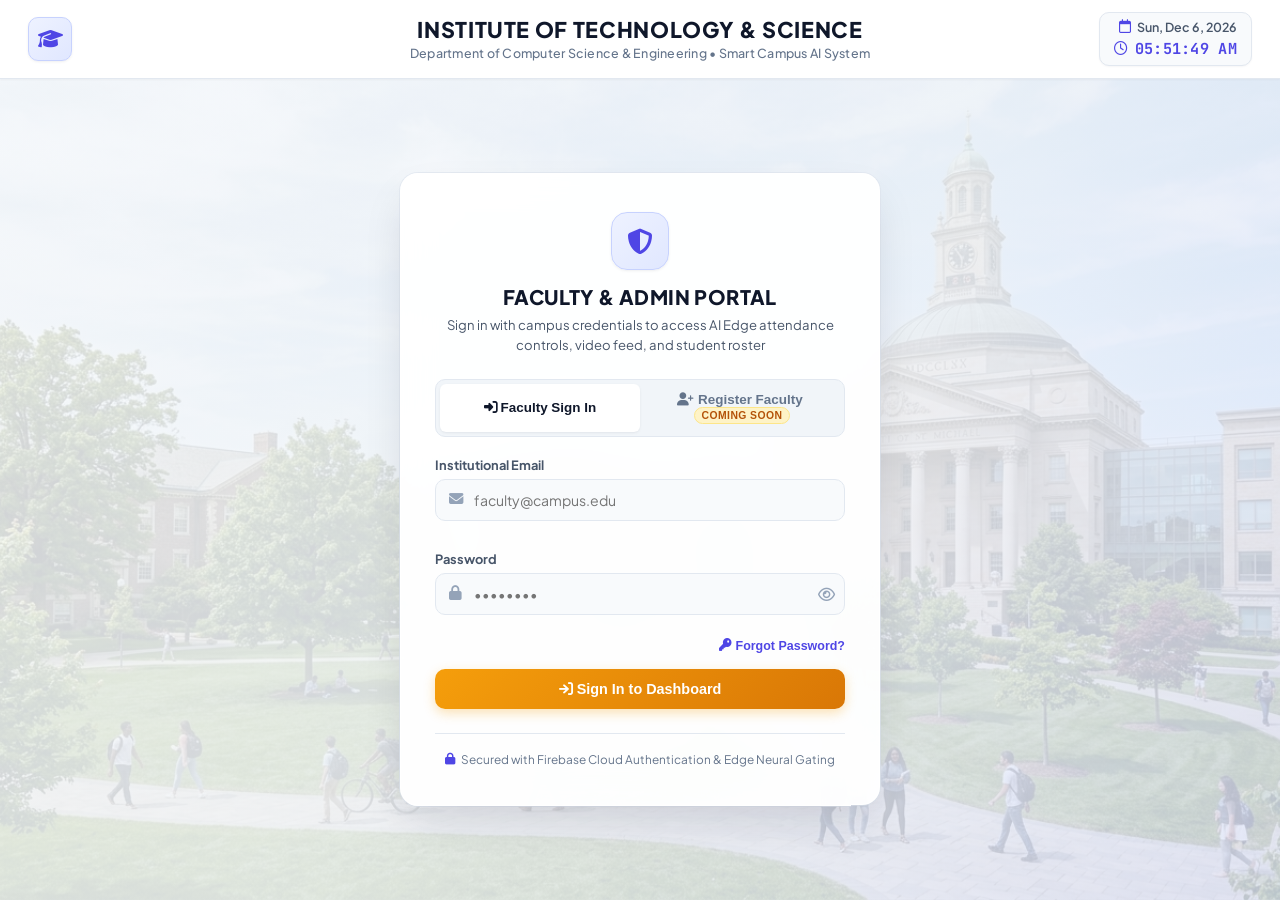
==== index.html @ 226c61e5 "feat: add initial attendance system structure with frontend UI, backend routes, and database models" ====
<!DOCTYPE html>
<html lang="en">
<head>
    <meta charset="UTF-8">
    <meta name="viewport" content="width=device-width, initial-scale=1.0, maximum-scale=1.0, user-scalable=no">
    <title>AI Edge Attendance System - Raspberry Pi 5</title>
    <!-- Tab Favicon -->
    <link rel="icon" type="image/svg+xml" href="data:image/svg+xml,<svg xmlns='http://www.w3.org/2000/svg' viewBox='0 0 24 24' fill='%234f46e5'><path d='M12 3L1 9l4 2.18v6L12 21l7-3.82v-6l2-1.09V17h2V9L12 3zm6.82 6L12 12.72 5.18 9 12 5.28 18.82 9zM17 15.99l-5 2.73-5-2.73v-3.72L12 15l5-2.73v3.72z'/></svg>">
    <!-- Font Awesome 6 Icons -->
    <link rel="stylesheet" href="https://cdnjs.cloudflare.com/ajax/libs/font-awesome/6.5.1/css/all.min.css">
    <!-- Stylesheet -->
    <link rel="stylesheet" href="./css/style.css">
    <!-- Chart.js for analytics -->
    <script src="https://cdn.jsdelivr.net/npm/chart.js"></script>
</head>
<body>
    <div class="app-container">
        <!-- Top Institutional Navigation Bar -->
        <header class="top-nav">
            <div class="top-nav-left">
                <div class="college-crest" title="Institutional AI Portal">
                    <i class="fa-solid fa-graduation-cap"></i>
                </div>
            </div>
            <div class="top-nav-center">
                <h1 class="college-title">INSTITUTE OF TECHNOLOGY & SCIENCE</h1>
                <p class="college-subtitle">Department of Computer Science & Engineering • Smart Campus AI System</p>
            </div>
            <div class="top-nav-right">
                <div class="date-time-widget">
                    <div class="date-row">
                        <i class="fa-regular fa-calendar widget-icon"></i>
                        <span id="systemDate">Loading Date...</span>
                    </div>
                    <div class="time-row">
                        <i class="fa-regular fa-clock widget-icon"></i>
                        <span id="systemClock">00:00:00</span>
                    </div>
                </div>
            </div>
        </header>

        <!-- ==========================================================================
             AUTHENTICATION GATEWAY: DISPLAYED BEFORE USER LOGS IN
             ========================================================================== -->
        <section class="auth-gateway" id="authGateway">
            <div class="auth-gateway-card">
                <div class="auth-card-header">
                    <div class="auth-card-badge">
                        <i class="fa-solid fa-shield-halved"></i>
                    </div>
                    <h2 class="auth-card-title">FACULTY & ADMIN PORTAL</h2>
                    <p class="auth-card-subtitle">
                        Sign in with campus credentials to access AI Edge attendance controls, video feed, and student roster
                    </p>
                </div>

                <!-- Auth Mode Switcher -->
                <div class="auth-tabs">
                    <button class="auth-tab-btn active" id="authTabSignIn" type="button">
                        <i class="fa-solid fa-right-to-bracket"></i> Faculty Sign In
                    </button>
                    <button class="auth-tab-btn" id="authTabRegister" type="button">
                        <i class="fa-solid fa-user-plus"></i> Register Faculty <span class="tab-tag-soon">Coming Soon</span>
                    </button>
                </div>

                <!-- Auth Form (Sign In) -->
                <form id="firebaseAuthForm" class="auth-form">
                    <div class="form-group">
                        <label for="authEmail">Institutional Email</label>
                        <div class="input-icon-group">
                            <i class="fa-solid fa-envelope input-icon"></i>
                            <input type="email" id="authEmail" required placeholder="faculty@campus.edu" autocomplete="email">
                        </div>
                    </div>

                    <div class="form-group">
                        <label for="authPassword">Password</label>
                        <div class="input-icon-group">
                            <i class="fa-solid fa-lock input-icon"></i>
                            <input type="password" id="authPassword" required placeholder="••••••••" autocomplete="current-password" minlength="6">
                            <button type="button" id="btnTogglePassword" class="btn-pwd-toggle" title="Toggle password visibility">
                                <i class="fa-regular fa-eye" id="iconEye"></i>
                            </button>
                        </div>
                    </div>

                    <div class="auth-aux-row">
                        <button type="button" class="btn-link" id="btnForgotPassword">
                            <i class="fa-solid fa-key"></i> Forgot Password?
                        </button>
                    </div>

                    <div class="auth-error-banner" id="authErrorBanner" style="display: none;"></div>

                    <button type="submit" class="btn-auth-submit" id="btnAuthSubmit">
                        <span id="authSubmitSpinner" class="spinner-inline" style="display: none;"></span>
                        <span id="authSubmitText"><i class="fa-solid fa-arrow-right-to-bracket"></i> Sign In to Dashboard</span>
                    </button>
                </form>

                <!-- Registration Coming Soon Notice -->
                <div class="coming-soon-box" id="registerComingSoonBox" style="display: none;">
                    <div class="coming-soon-icon">
                        <i class="fa-solid fa-user-lock"></i>
                    </div>
                    <h3 class="coming-soon-title">Registration Coming Soon</h3>
                    <p class="coming-soon-desc">
                        Online faculty self-registration is currently disabled.<br>
                        <strong>Please contact administrator if you need login details.</strong>
                    </p>
                    <div class="admin-contact-card">
                        <div class="admin-contact-row">
                            <i class="fa-solid fa-envelope"></i>
                            <span>Email: <a href="mailto:admin@campus.edu">admin@campus.edu</a></span>
                        </div>
                        <div class="admin-contact-row">
                            <i class="fa-solid fa-building-columns"></i>
                            <span>Department of Computer Science & Engineering</span>
                        </div>
                        <div class="admin-contact-row">
                            <i class="fa-solid fa-headset"></i>
                            <span>Campus IT Helpdesk • System Operations</span>
                        </div>
                    </div>
                    <button type="button" class="btn-back-signin" id="btnBackToSignIn">
                        <i class="fa-solid fa-arrow-left"></i> Return to Faculty Sign In
                    </button>
                </div>

                <!-- Forgot Password Box -->
                <div class="forgot-password-box" id="forgotPasswordBox" style="display: none;">
                    <div class="coming-soon-icon" style="background: #e0e7ff; color: #4338ca; border-color: #c7d2fe;">
                        <i class="fa-solid fa-envelope-open-text"></i>
                    </div>
                    <h3 class="coming-soon-title">Reset Your Password</h3>
                    <p class="coming-soon-desc" style="margin-bottom: 16px;">
                        Enter your registered faculty email address and we'll send you an official password reset link.
                    </p>
                    <form id="forgotPasswordForm" class="auth-form" style="width: 100%;">
                        <div class="form-group" style="text-align: left;">
                            <label for="resetEmail">Registered Institutional Email</label>
                            <div class="input-icon-group">
                                <i class="fa-solid fa-envelope input-icon"></i>
                                <input type="email" id="resetEmail" required placeholder="faculty@campus.edu" autocomplete="email">
                            </div>
                        </div>

                        <div class="auth-error-banner" id="resetErrorBanner" style="display: none;"></div>
                        <div class="auth-success-banner" id="resetSuccessBanner" style="display: none;"></div>

                        <button type="submit" class="btn-auth-submit" id="btnSubmitReset">
                            <span id="resetSubmitSpinner" class="spinner-inline" style="display: none;"></span>
                            <span id="resetSubmitText"><i class="fa-solid fa-paper-plane"></i> Send Reset Link</span>
                        </button>

                        <button type="button" class="btn-back-signin" id="btnBackFromReset" style="margin-top: 4px;">
                            <i class="fa-solid fa-arrow-left"></i> Return to Faculty Sign In
                        </button>
                    </form>
                </div>

                <div class="auth-gate-footer">
                    <div class="auth-gate-lock-info">
                        <i class="fa-solid fa-lock"></i> Secured with Firebase Cloud Authentication & Edge Neural Gating
                    </div>
                </div>
            </div>
        </section>

        <!-- ==========================================================================
             PROTECTED DASHBOARD: VISIBLE ONLY AFTER USER AUTHENTICATES
             ========================================================================== -->
        <div class="dashboard-area" id="dashboardArea" style="display: none;">
            <!-- Sub-Navigation Action Bar (Pills, Tabs, and Profile Controls) -->
            <div class="sub-nav-bar">
                <div class="sub-nav-left">
                    <div class="status-pill" id="sessionPill">
                        <div class="pulse-dot inactive"></div>
                        <span>GATED / INACTIVE</span>
                    </div>
                </div>

                <!-- Navigation Tabs -->
                <nav class="nav-tabs" role="tablist">
                    <button class="tab-btn active" data-tab="tab-kiosk" id="navKioskBtn">
                        <i class="fa-solid fa-video"></i> Live Kiosk
                    </button>
                    <button class="tab-btn" data-tab="tab-analytics" id="navAnalyticsBtn">
                        <i class="fa-solid fa-chart-column"></i> Trends & Reports
                    </button>
                    <button class="tab-btn" data-tab="tab-enroll" id="navEnrollBtn">
                        <i class="fa-solid fa-user-plus"></i> Enrollment Studio
                    </button>
                </nav>

                <div class="sub-nav-right">
                    <div class="user-auth-badge" id="userAuthBadge">
                        <span class="user-avatar" id="userAvatar"><i class="fa-solid fa-user-check"></i></span>
                        <span class="user-email-text" id="userEmailSpan">faculty@campus.edu</span>
                        <button class="btn-logout-pill" id="btnLogout" title="Sign out of Firebase">
                            <i class="fa-solid fa-right-from-bracket"></i> Sign Out
                        </button>
                    </div>
                </div>
            </div>

            <!-- Main Viewport Area -->
            <main class="main-viewport">
                <!-- ==========================================================================
                     TAB 1: LIVE KIOSK / CLASSROOM MONITOR
                     ========================================================================== -->
                <section class="tab-pane active" id="tab-kiosk">
                    <div class="kiosk-grid">
                        <!-- Left Column: Video Viewport & Teacher Session Controls -->
                        <div class="video-column">
                            <!-- Lecture Session Status Banner -->
                            <div class="teacher-banner session-inactive" id="teacherBanner">
                                <div class="banner-info">
                                    <div class="banner-icon" id="bannerIcon"><i class="fa-solid fa-lock"></i></div>
                                    <div class="banner-details">
                                        <h3 id="bannerTitle">Lecture Session Inactive</h3>
                                        <p id="bannerSub">Click "Start Lecture" to begin live attendance logging</p>
                                    </div>
                                </div>
                                <div>
                                    <button class="fp-action-btn" id="btnToggleSession" style="background: linear-gradient(135deg, #10b981, #059669);">
                                        <i class="fa-solid fa-play"></i> Start Lecture
                                    </button>
                                </div>
                            </div>

                            <!-- Live Camera Viewport -->
                            <div class="video-viewport" id="videoViewport">
                                <img id="liveVideoFeed" src="/api/video/feed" alt="Real-Time Annotated Edge Camera Feed" loading="eager">
                                <video id="webcamVideo" autoplay playsinline muted style="display: none; width: 100%; height: 100%; object-fit: cover;"></video>
                                
                                <div class="video-overlay-badges">
                                    <span class="badge" id="badgeCamFps">30 FPS</span>
                                    <span class="badge" id="badgeCamStatus" style="color: #10b981;">LIVE STREAM</span>
                                    <span class="badge badge-night">CLAHE IR ACTIVE</span>
                                    <span class="badge" style="color: #38bdf8; display: none;" id="badgeWebcamLive">BROWSER WEBCAM</span>
                                </div>

                                <div class="video-controls">
                                    <button class="btn-ctrl" id="btnToggleCam" title="Switch hardware camera source"><i class="fa-solid fa-arrows-rotate"></i> Switch Camera</button>
                                    <button class="btn-ctrl" id="btnToggleWebcam" title="Toggle browser direct webcam feed"><i class="fa-solid fa-camera"></i> Browser Webcam</button>
                                </div>
                            </div>
                        </div>

                        <!-- Right Column: KPI Cards & Live Attendance Feed -->
                        <div class="data-column">
                            <!-- Top KPI Row -->
                            <div class="kpi-row">
                                <div class="kpi-card kpi-present">
                                    <div class="kpi-label">Present Now</div>
                                    <div class="kpi-value" id="kpiPresentCount">0</div>
                                    <div class="kpi-sub">Verified Students</div>
                                </div>
                                <div class="kpi-card">
                                    <div class="kpi-label">Enrolled Total</div>
                                    <div class="kpi-value" id="kpiEnrolledCount">0</div>
                                    <div class="kpi-sub">Class Roster</div>
                                </div>
                                <div class="kpi-card kpi-rate">
                                    <div class="kpi-label">Attendance Rate</div>
                                    <div class="kpi-value" id="kpiAttendanceRate">0%</div>
                                    <div class="kpi-sub">Active Session</div>
                                </div>
                            </div>

                            <!-- Live Real-Time Attendance Feed -->
                            <div class="feed-card">
                                <div class="feed-header">
                                    <h3><i class="fa-solid fa-bolt" style="color: var(--accent-amber);"></i> Live Attendance Ticker</h3>
                                    <span style="font-size: 0.72rem; color: var(--text-muted);">Real-Time WebSocket Feed</span>
                                </div>
                                <div class="feed-container" id="attendanceFeed">
                                    <!-- Feed Items Dynamically Injected by App.js -->
                                    <div class="feed-item" id="feedEmptyState" style="opacity: 0.75; justify-content: center; text-align: center; padding: 24px;">
                                        <div class="student-meta" style="flex-direction: column; align-items: center; gap: 8px;">
                                            <div class="student-avatar" style="font-size: 1.2rem;"><i class="fa-solid fa-video"></i></div>
                                            <div class="student-info" style="text-align: center;">
                                                <h4 style="color: #64748b;">Live Attendance Standby</h4>
                                                <p>Start a lecture session to begin live face recognition & logging</p>
                                            </div>
                                        </div>
                                    </div>
                                </div>
                            </div>
                        </div>
                    </div>
                </section>

                <!-- ==========================================================================
                     TAB 2: ANALYTICS & TRENDS
                     ========================================================================== -->
                <section class="tab-pane" id="tab-analytics">
                    <div class="analytics-container">
                        <div class="charts-row">
                            <div class="chart-card">
                                <h3>Daily Attendance Trend (Past 7 Days)</h3>
                                <div class="chart-box">
                                    <canvas id="dailyChart"></canvas>
                                </div>
                            </div>
                            <div class="chart-card">
                                <h3>Weekly Student Attendance Distribution</h3>
                                <div class="chart-box">
                                    <canvas id="weeklyChart"></canvas>
                                </div>
                            </div>
                        </div>

                        <!-- Attendance Records Table -->
                        <div class="table-card">
                            <div class="table-header-row">
                                <h3>Recent Attendance Records (Audit Trail)</h3>
                                <button class="btn-export" id="btnExportCsv">
                                    <i class="fa-solid fa-file-arrow-down"></i> Export CSV Report
                                </button>
                            </div>
                            <div style="max-height: 260px; overflow-y: auto;">
                                <table class="data-table">
                                    <thead>
                                        <tr>
                                            <th>Student Name</th>
                                            <th>Roll Number</th>
                                            <th>Course</th>
                                            <th>Entry Time</th>
                                            <th>Status</th>
                                            <th>Match Confidence</th>
                                        </tr>
                                    </thead>
                                    <tbody id="recordsTableBody">
                                        <!-- Populated via API -->
                                    </tbody>
                                </table>
                            </div>
                        </div>
                    </div>
                </section>

                <!-- ==========================================================================
                     TAB 3: ENROLLMENT STUDIO
                     ========================================================================== -->
                <section class="tab-pane" id="tab-enroll">
                    <div class="enroll-grid">
                        <!-- Student Face Registration Studio -->
                        <div class="enroll-card" style="grid-column: 1 / -1;">
                            <h3><i class="fa-solid fa-id-card" style="color: var(--accent-indigo);"></i> Student Face Enrollment Studio</h3>
                            
                            <div style="display: grid; grid-template-columns: 1fr 1fr; gap: 24px; align-items: start;">
                                <!-- Left: Live Optical Camera View & Snap -->
                                <div>
                                    <div style="position: relative; border-radius: var(--radius-sm); overflow: hidden; border: 2px solid rgba(79, 70, 229, 0.3); margin-bottom: 14px; background: #000; box-shadow: var(--shadow-md);">
                                        <img id="enrollLiveCameraFeed" src="/api/video/feed" alt="Live Camera Preview" style="width: 100%; height: 220px; object-fit: cover; display: block;">
                                        <div style="position: absolute; top: 8px; left: 8px; background: rgba(0,0,0,0.75); padding: 4px 8px; border-radius: 4px; font-size: 0.72rem; color: #38bdf8; font-weight: 700; display: flex; align-items: center; gap: 6px;">
                                            <span style="display: inline-block; width: 8px; height: 8px; border-radius: 50%; background: #10b981;"></span>
                                            LIVE CAMERA VIEW
                                        </div>
                                        <div style="position: absolute; bottom: 8px; right: 8px; background: rgba(0,0,0,0.75); padding: 4px 8px; border-radius: 4px; font-size: 0.72rem; color: #cbd5e1;">
                                            Center face in frame
                                        </div>
                                    </div>

                                    <div style="display: flex; gap: 8px; margin-bottom: 14px;">
                                        <button type="button" class="btn-submit" id="btnLiveSnap" style="flex: 2; margin-bottom: 0; background: linear-gradient(135deg, #10b981, #0284c7); font-weight: 700; font-size: 0.95rem; padding: 12px; box-shadow: 0 4px 14px rgba(16, 185, 129, 0.35); cursor: pointer;">
                                            <i class="fa-solid fa-camera"></i> SNAP & ENROLL FACE
                                        </button>
                                        <button type="button" class="btn-ctrl" id="btnEnrollToggleCam" style="flex: 1; padding: 12px; font-size: 0.82rem; font-weight: 600; white-space: nowrap; background: rgba(79, 70, 229, 0.08); border: 1px solid rgba(79, 70, 229, 0.2); color: var(--accent-indigo);">
                                            <i class="fa-solid fa-arrows-rotate"></i> Switch Feed
                                        </button>
                                    </div>

                                    <!-- Live Photo Preview Box (shows captured face) -->
                                    <div class="photo-preview-box" id="enrollPhotoPreviewBox" style="display: none; padding: 12px; background: rgba(16, 185, 129, 0.1); border-radius: var(--radius-sm); border: 1px solid rgba(16, 185, 129, 0.3); text-align: center;">
                                        <div style="font-size: 0.85rem; color: var(--accent-green); font-weight: 700; margin-bottom: 8px;" id="previewStatusText">
                                            <i class="fa-solid fa-circle-check"></i> Photo Captured & Enrolled!
                                        </div>
                                        <div style="width: 130px; height: 130px; margin: 0 auto; border-radius: var(--radius-sm); overflow: hidden; border: 2px solid var(--accent-indigo); box-shadow: var(--shadow-md);">
                                            <img id="enrollPhotoPreview" src="" alt="Captured Student Face Preview" style="width: 100%; height: 100%; object-fit: cover;">
                                        </div>
                                    </div>
                                </div>

                                <!-- Right: Student Profile Form & Upload -->
                                <div>
                                    <form id="studentEnrollForm">
                                        <div style="display: grid; grid-template-columns: 1fr 1fr; gap: 10px;">
                                            <div class="form-group">
                                                <label for="enrollStudentId">Student ID *</label>
                                                <input type="text" id="enrollStudentId" class="form-control" placeholder="e.g. 101" required>
                                            </div>
                                            <div class="form-group">
                                                <label for="enrollRoll">Roll Number *</label>
                                                <input type="text" id="enrollRoll" class="form-control" placeholder="e.g. CS-101" required>
                                            </div>
                                        </div>
                                        <div style="display: grid; grid-template-columns: 1fr 1fr; gap: 10px;">
                                            <div class="form-group">
                                                <label for="enrollName">Full Name *</label>
                                                <input type="text" id="enrollName" class="form-control" placeholder="e.g. John Doe" required>
                                            </div>
                                            <div class="form-group">
                                                <label for="enrollSection">Class / Section *</label>
                                                <input type="text" id="enrollSection" class="form-control" placeholder="e.g. CS-A" required>
                                            </div>
                                        </div>
                                        <div class="form-group">
                                            <label for="enrollPhotoFile">Or Upload Face Image File</label>
                                            <input type="file" id="enrollPhotoFile" class="form-control" accept="image/*">
                                        </div>
                                        <button type="submit" class="btn-submit" style="width: 100%; font-size: 0.88rem; padding: 12px; font-weight: 700;">
                                            <i class="fa-solid fa-cloud-arrow-up"></i> Save Details & Upload to Cloud
                                        </button>
                                    </form>
                                </div>
                            </div>
                        </div>
                    </div>

                    <!-- Enrolled Students Directory Table -->
                    <div class="enroll-card" style="margin-top: 20px;">
                        <div style="display: flex; justify-content: space-between; align-items: center; margin-bottom: 14px;">
                            <h3 style="margin: 0;"><i class="fa-solid fa-users" style="color: var(--accent-indigo);"></i> Enrolled Students Directory</h3>
                            <div style="display: flex; gap: 8px;">
                                <button id="btnRefreshStudents" class="btn-ctrl" style="padding: 6px 12px; font-size: 0.78rem;"><i class="fa-solid fa-arrows-rotate"></i> Refresh Roster</button>
                                <button id="btnClearAllStudents" class="btn-ctrl" style="padding: 6px 12px; font-size: 0.78rem; background: rgba(239, 68, 68, 0.1); border-color: rgba(239, 68, 68, 0.3); color: #ef4444;"><i class="fa-solid fa-trash-can"></i> Clear All</button>
                            </div>
                        </div>
                        <div class="table-responsive">
                            <table class="data-table">
                                <thead>
                                    <tr>
                                        <th>Photo</th>
                                        <th>Student ID</th>
                                        <th>Full Name</th>
                                        <th>Roll Number</th>
                                        <th>Class/Section</th>
                                        <th>Biometric Status</th>
                                        <th>Action</th>
                                    </tr>
                                </thead>
                                <tbody id="enrolledStudentsTableBody">
                                    <tr><td colspan="7" style="text-align: center; color: #94a3b8;">Loading roster...</td></tr>
                                </tbody>
                            </table>
                        </div>
                    </div>
                </section>
            </main>
        </div>

        <!-- Toast Notifications Container -->
        <div class="toast-container" id="toastContainer"></div>
    </div>

    <!-- Application Script & Firebase Integration -->
    <script type="module" src="./js/firebase.js?v=5.0"></script>
    <script src="./js/charts.js?v=5.0"></script>
    <script src="./js/app.js?v=5.0"></script>
</body>
</html>
---- css/style.css ----
/* ==========================================================================
   AI Attendance System - Modern Clean Light Theme
   Curated Palette, Crisp Typography, Refined Shadows & Glass Accents
   ========================================================================== */

@import url('https://fonts.googleapis.com/css2?family=Plus+Jakarta+Sans:wght@400;500;600;700;800&family=JetBrains+Mono:wght@500;600;700&display=swap');

:root {
    /* Base Light Surfaces */
    --bg-base: #f8fafc;
    --bg-surface: #ffffff;
    --bg-card: #ffffff;
    --bg-card-hover: #fcfcfd;
    --bg-subtle: #f1f5f9;
    --bg-subtle-hover: #e2e8f0;

    /* Borders */
    --border-color: #e2e8f0;
    --border-light: #f1f5f9;
    --border-focus: #4f46e5;

    /* Typography Hierarchy (Deep Slate) */
    --text-primary: #0f172a;
    --text-secondary: #475569;
    --text-muted: #64748b;
    --text-light: #94a3b8;

    /* Curated Accent Palette */
    --accent-indigo: #4f46e5;
    --accent-indigo-hover: #4338ca;
    --accent-indigo-bg: rgba(79, 70, 229, 0.08);

    --accent-blue: #0284c7;
    --accent-blue-bg: rgba(2, 132, 199, 0.08);

    --accent-green: #10b981;
    --accent-green-dark: #059669;
    --accent-green-bg: rgba(16, 185, 129, 0.08);

    --accent-amber: #f59e0b;
    --accent-amber-dark: #d97706;
    --accent-amber-bg: rgba(245, 158, 11, 0.08);

    --accent-rose: #f43f5e;
    --accent-rose-dark: #e11d48;
    --accent-rose-bg: rgba(244, 63, 94, 0.08);

    /* Shadows */
    --shadow-xs: 0 1px 2px 0 rgba(15, 23, 42, 0.04);
    --shadow-sm: 0 1px 3px 0 rgba(15, 23, 42, 0.06), 0 1px 2px -1px rgba(15, 23, 42, 0.04);
    --shadow-md: 0 4px 12px -2px rgba(15, 23, 42, 0.07), 0 2px 6px -1px rgba(15, 23, 42, 0.04);
    --shadow-lg: 0 12px 28px -4px rgba(15, 23, 42, 0.09), 0 4px 12px -2px rgba(15, 23, 42, 0.04);
    --shadow-xl: 0 20px 36px -6px rgba(15, 23, 42, 0.12), 0 8px 18px -4px rgba(15, 23, 42, 0.06);

    /* Radii */
    --radius-xs: 6px;
    --radius-sm: 10px;
    --radius-md: 14px;
    --radius-lg: 18px;
    --radius-full: 9999px;

    /* Fonts */
    --font-main: 'Plus Jakarta Sans', -apple-system, BlinkMacSystemFont, 'Segoe UI', Roboto, sans-serif;
    --font-mono: 'JetBrains Mono', monospace;
}

* {
    box-sizing: border-box;
    margin: 0;
    padding: 0;
    -webkit-tap-highlight-color: transparent;
}

body {
    font-family: var(--font-main);
    background-color: var(--bg-base);
    color: var(--text-primary);
    min-height: 100vh;
    overflow-x: hidden;
    background-image: 
        radial-gradient(circle at 10% 10%, rgba(79, 70, 229, 0.03) 0%, transparent 40%),
        radial-gradient(circle at 90% 90%, rgba(2, 132, 199, 0.03) 0%, transparent 40%);
    -webkit-font-smoothing: antialiased;
}

/* App Layout Container */
.app-container {
    display: flex;
    flex-direction: column;
    height: 100vh;
    max-height: 100vh;
    overflow: hidden;
}

/* ==========================================================================
   Top Institutional Header Bar (College Centered + Right Date/Time)
   ========================================================================== */

.top-nav {
    display: flex;
    align-items: center;
    justify-content: space-between;
    padding: 12px 28px;
    background: #ffffff;
    border-bottom: 1px solid var(--border-color);
    box-shadow: var(--shadow-xs);
    flex-shrink: 0;
    z-index: 100;
}

.top-nav-left {
    flex: 1;
    display: flex;
    align-items: center;
}

.college-crest {
    display: flex;
    align-items: center;
    justify-content: center;
    width: 44px;
    height: 44px;
    background: linear-gradient(135deg, #eef2ff, #e0e7ff);
    border: 1px solid #c7d2fe;
    border-radius: var(--radius-sm);
    font-size: 1.25rem;
    color: var(--accent-indigo);
    box-shadow: var(--shadow-sm);
    transition: transform 0.2s ease;
}

.college-crest:hover {
    transform: scale(1.04);
}

.college-crest i {
    color: var(--accent-indigo);
    font-size: 1.25rem;
}

.top-nav-center {
    flex: 3;
    text-align: center;
    display: flex;
    flex-direction: column;
    align-items: center;
    justify-content: center;
}

.college-title {
    font-size: 1.35rem;
    font-weight: 800;
    letter-spacing: 0.03em;
    color: #0f172a;
    line-height: 1.2;
    text-transform: uppercase;
}

.college-subtitle {
    font-size: 0.78rem;
    font-weight: 500;
    color: var(--text-muted);
    letter-spacing: 0.02em;
    margin-top: 3px;
}

.top-nav-right {
    flex: 1;
    display: flex;
    align-items: center;
    justify-content: flex-end;
}

.date-time-widget {
    display: flex;
    flex-direction: column;
    align-items: flex-end;
    gap: 3px;
    padding: 6px 14px;
    background: #f8fafc;
    border: 1px solid var(--border-color);
    border-radius: var(--radius-sm);
    box-shadow: var(--shadow-xs);
}

.date-row {
    display: flex;
    align-items: center;
    gap: 6px;
    font-size: 0.78rem;
    font-weight: 600;
    color: var(--text-secondary);
}

.time-row {
    display: flex;
    align-items: center;
    gap: 6px;
    font-family: var(--font-mono);
    font-size: 0.95rem;
    font-weight: 700;
    color: var(--accent-indigo);
    letter-spacing: 0.02em;
}

.widget-icon {
    font-size: 0.85rem;
    color: var(--accent-indigo);
}

/* ==========================================================================
   Sub-Navigation Action Bar (Pills, Tabs, and Cloud Login)
   ========================================================================== */

.sub-nav-bar {
    display: flex;
    align-items: center;
    justify-content: space-between;
    padding: 8px 28px;
    background: #ffffff;
    border-bottom: 1px solid var(--border-color);
    box-shadow: 0 2px 4px rgba(0, 0, 0, 0.02);
    flex-shrink: 0;
    z-index: 90;
}

.sub-nav-left {
    display: flex;
    align-items: center;
}

.status-pill {
    display: inline-flex;
    align-items: center;
    gap: 8px;
    padding: 6px 14px;
    background: #f8fafc;
    border: 1px solid var(--border-color);
    border-radius: var(--radius-full);
    font-size: 0.76rem;
    font-weight: 700;
    color: var(--text-secondary);
    letter-spacing: 0.03em;
}

.pulse-dot {
    width: 8px;
    height: 8px;
    border-radius: 50%;
    background-color: var(--accent-green);
    box-shadow: 0 0 8px rgba(16, 185, 129, 0.5);
    animation: pulseGlow 1.8s infinite;
}

.pulse-dot.inactive {
    background-color: #94a3b8;
    box-shadow: none;
    animation: none;
}

@keyframes pulseGlow {
    0% { transform: scale(0.95); opacity: 0.8; }
    50% { transform: scale(1.2); opacity: 1; }
    100% { transform: scale(0.95); opacity: 0.8; }
}

/* Navigation Tab Buttons */
.nav-tabs {
    display: flex;
    align-items: center;
    gap: 6px;
    background: #f1f5f9;
    padding: 4px;
    border-radius: var(--radius-full);
    border: 1px solid var(--border-color);
}

.tab-btn {
    display: inline-flex;
    align-items: center;
    gap: 8px;
    padding: 7px 18px;
    background: transparent;
    border: none;
    color: var(--text-secondary);
    font-size: 0.84rem;
    font-weight: 600;
    cursor: pointer;
    border-radius: var(--radius-full);
    transition: all 0.2s cubic-bezier(0.16, 1, 0.3, 1);
}

.tab-btn:hover {
    color: var(--text-primary);
    background: rgba(255, 255, 255, 0.6);
}

.tab-btn.active {
    background: var(--accent-indigo);
    color: #ffffff;
    box-shadow: 0 2px 8px rgba(79, 70, 229, 0.3);
}

.sub-nav-right {
    display: flex;
    align-items: center;
    gap: 10px;
}

.auth-pill-btn {
    display: inline-flex;
    align-items: center;
    gap: 6px;
    padding: 7px 16px;
    background: linear-gradient(135deg, #f59e0b, #d97706);
    border: none;
    border-radius: var(--radius-full);
    color: #ffffff;
    font-size: 0.8rem;
    font-weight: 700;
    cursor: pointer;
    box-shadow: 0 2px 8px rgba(245, 158, 11, 0.3);
    transition: all 0.2s ease;
}

.auth-pill-btn:hover {
    background: linear-gradient(135deg, #fbbf24, #f59e0b);
    transform: translateY(-1px);
    box-shadow: 0 4px 12px rgba(245, 158, 11, 0.4);
}

.user-auth-badge {
    display: inline-flex;
    align-items: center;
    gap: 8px;
    padding: 5px 12px;
    background: #ecfdf5;
    border: 1px solid #a7f3d0;
    border-radius: var(--radius-full);
    font-size: 0.8rem;
    color: #065f46;
    font-weight: 600;
}

.user-avatar {
    font-size: 0.95rem;
}

.user-email-text {
    max-width: 140px;
    overflow: hidden;
    text-overflow: ellipsis;
    white-space: nowrap;
}

.btn-logout-mini {
    background: transparent;
    border: none;
    color: #047857;
    cursor: pointer;
    padding: 0 4px;
    font-size: 0.9rem;
    font-weight: 700;
    line-height: 1;
    border-radius: 4px;
    transition: color 0.2s;
}

.btn-logout-mini:hover {
    color: #e11d48;
}

/* ==========================================================================
   Main Viewport Area
   ========================================================================== */

.main-viewport {
    flex: 1;
    overflow-y: auto;
    padding: 20px 28px;
    background-color: var(--bg-base);
}

.tab-pane {
    display: none;
    animation: fadeIn 0.25s ease-in-out;
}

.tab-pane.active {
    display: block;
}

@keyframes fadeIn {
    from { opacity: 0; transform: translateY(4px); }
    to { opacity: 1; transform: translateY(0); }
}

/* ==========================================================================
   Tab 1: Live Kiosk Viewport Layout
   ========================================================================== */

.kiosk-grid {
    display: grid;
    grid-template-columns: 1.15fr 0.85fr;
    gap: 20px;
    align-items: start;
}

.video-column {
    display: flex;
    flex-direction: column;
    gap: 16px;
}

/* Lecture Session Status Banner */
.teacher-banner {
    display: flex;
    align-items: center;
    justify-content: space-between;
    padding: 14px 20px;
    background: #ffffff;
    border: 1px solid var(--border-color);
    border-radius: var(--radius-md);
    box-shadow: var(--shadow-sm);
    transition: all 0.3s ease;
}

.teacher-banner.session-active {
    background: linear-gradient(135deg, #f0fdf4, #dcfce7);
    border-color: #86efac;
    box-shadow: 0 4px 14px rgba(16, 185, 129, 0.15);
}

.teacher-banner.session-inactive {
    background: #ffffff;
    border-color: var(--border-color);
}

.banner-info {
    display: flex;
    align-items: center;
    gap: 14px;
}

.banner-icon {
    font-size: 1.6rem;
    display: flex;
    align-items: center;
    justify-content: center;
    width: 42px;
    height: 42px;
    background: #f1f5f9;
    border-radius: 50%;
}

.teacher-banner.session-active .banner-icon {
    background: #dcfce7;
}

.banner-details h3 {
    font-size: 0.98rem;
    font-weight: 700;
    color: var(--text-primary);
    margin-bottom: 2px;
}

.banner-details p {
    font-size: 0.78rem;
    color: var(--text-muted);
}

.fp-action-btn {
    display: inline-flex;
    align-items: center;
    gap: 8px;
    padding: 10px 20px;
    color: #ffffff;
    font-size: 0.85rem;
    font-weight: 700;
    border: none;
    border-radius: var(--radius-sm);
    cursor: pointer;
    box-shadow: var(--shadow-sm);
    transition: all 0.2s ease;
}

.fp-action-btn:hover:not(:disabled) {
    transform: translateY(-1px);
    box-shadow: var(--shadow-md);
}

.fp-action-btn:disabled {
    opacity: 0.6;
    cursor: not-allowed;
}

/* Video Frame */
.video-viewport {
    position: relative;
    width: 100%;
    aspect-ratio: 4 / 3;
    background: #090d16;
    border-radius: var(--radius-md);
    overflow: hidden;
    box-shadow: var(--shadow-lg);
    border: 3px solid #ffffff;
}

.video-viewport img,
.video-viewport video {
    width: 100%;
    height: 100%;
    object-fit: cover;
    display: block;
}

.video-overlay-badges {
    position: absolute;
    top: 12px;
    left: 12px;
    display: flex;
    gap: 8px;
    z-index: 10;
}

.badge {
    background: rgba(15, 23, 42, 0.75);
    backdrop-filter: blur(8px);
    color: #ffffff;
    padding: 5px 10px;
    border-radius: var(--radius-xs);
    font-size: 0.72rem;
    font-weight: 700;
    letter-spacing: 0.04em;
    border: 1px solid rgba(255, 255, 255, 0.15);
}

.badge-night {
    color: #fbbf24;
    border-color: rgba(245, 158, 11, 0.3);
}

.video-controls {
    position: absolute;
    bottom: 12px;
    right: 12px;
    display: flex;
    gap: 8px;
    z-index: 10;
}

.btn-ctrl {
    background: rgba(255, 255, 255, 0.95);
    backdrop-filter: blur(8px);
    color: #0f172a;
    border: 1px solid rgba(0, 0, 0, 0.1);
    border-radius: var(--radius-sm);
    padding: 7px 14px;
    font-size: 0.78rem;
    font-weight: 700;
    cursor: pointer;
    box-shadow: var(--shadow-sm);
    transition: all 0.2s ease;
}

.btn-ctrl:hover:not(:disabled) {
    background: #ffffff;
    transform: translateY(-1px);
    box-shadow: var(--shadow-md);
}

/* ==========================================================================
   Right Column: KPI Cards & Live Attendance Feed
   ========================================================================== */

.data-column {
    display: flex;
    flex-direction: column;
    gap: 16px;
}

.kpi-row {
    display: grid;
    grid-template-columns: repeat(3, 1fr);
    gap: 12px;
}

.kpi-card {
    background: #ffffff;
    border: 1px solid var(--border-color);
    border-radius: var(--radius-md);
    padding: 16px 14px;
    text-align: center;
    box-shadow: var(--shadow-sm);
    position: relative;
    overflow: hidden;
}

.kpi-card::before {
    content: "";
    position: absolute;
    top: 0;
    left: 0;
    right: 0;
    height: 3px;
    background: var(--accent-indigo);
}

.kpi-present::before {
    background: var(--accent-green);
}

.kpi-rate::before {
    background: var(--accent-blue);
}

.kpi-label {
    font-size: 0.72rem;
    font-weight: 700;
    color: var(--text-muted);
    text-transform: uppercase;
    letter-spacing: 0.05em;
    margin-bottom: 4px;
}

.kpi-value {
    font-size: 2.1rem;
    font-weight: 800;
    color: var(--text-primary);
    line-height: 1.1;
    font-family: var(--font-mono);
}

.kpi-present .kpi-value {
    color: var(--accent-green-dark);
}

.kpi-rate .kpi-value {
    color: var(--accent-blue);
}

.kpi-sub {
    font-size: 0.7rem;
    color: var(--text-light);
    margin-top: 4px;
}

/* Live Attendance Feed Ticker */
.feed-card {
    background: #ffffff;
    border: 1px solid var(--border-color);
    border-radius: var(--radius-md);
    padding: 18px 20px;
    box-shadow: var(--shadow-sm);
    display: flex;
    flex-direction: column;
    height: 360px;
}

.feed-header {
    display: flex;
    justify-content: space-between;
    align-items: center;
    margin-bottom: 14px;
    padding-bottom: 10px;
    border-bottom: 1px solid var(--border-light);
}

.feed-header h3 {
    font-size: 0.95rem;
    font-weight: 700;
    color: var(--text-primary);
    display: flex;
    align-items: center;
    gap: 8px;
}

.feed-container {
    flex: 1;
    overflow-y: auto;
    display: flex;
    flex-direction: column;
    gap: 8px;
    padding-right: 4px;
}

.feed-item {
    display: flex;
    align-items: center;
    justify-content: space-between;
    padding: 10px 14px;
    background: #f8fafc;
    border: 1px solid var(--border-light);
    border-radius: var(--radius-sm);
    transition: all 0.2s ease;
    animation: slideIn 0.25s ease-out;
}

.feed-item:hover {
    background: #ffffff;
    border-color: #cbd5e1;
    box-shadow: var(--shadow-xs);
}

@keyframes slideIn {
    from { opacity: 0; transform: translateY(-8px); }
    to { opacity: 1; transform: translateY(0); }
}

.student-meta {
    display: flex;
    align-items: center;
    gap: 10px;
}

.student-avatar {
    width: 34px;
    height: 34px;
    background: #e0e7ff;
    border-radius: 50%;
    color: var(--accent-indigo);
    font-weight: 700;
    font-size: 0.85rem;
    display: flex;
    align-items: center;
    justify-content: center;
}

.student-info h4 {
    font-size: 0.85rem;
    font-weight: 700;
    color: var(--text-primary);
    margin-bottom: 2px;
}

.student-info p {
    font-size: 0.72rem;
    color: var(--text-muted);
}

.feed-badges {
    text-align: right;
}

.time-badge {
    font-size: 0.78rem;
    font-family: var(--font-mono);
    color: var(--accent-green-dark);
    font-weight: 700;
}

.conf-pill {
    font-size: 0.7rem;
    color: var(--text-muted);
}

/* ==========================================================================
   Tab 2: Analytics & Trends
   ========================================================================== */

.analytics-container {
    display: flex;
    flex-direction: column;
    gap: 20px;
}

.charts-row {
    display: grid;
    grid-template-columns: 1fr 1fr;
    gap: 20px;
}

.chart-card {
    background: #ffffff;
    border: 1px solid var(--border-color);
    border-radius: var(--radius-md);
    padding: 20px;
    box-shadow: var(--shadow-sm);
}

.chart-card h3 {
    font-size: 0.95rem;
    font-weight: 700;
    color: var(--text-primary);
    margin-bottom: 16px;
}

.chart-box {
    position: relative;
    height: 220px;
    width: 100%;
}

.table-card {
    background: #ffffff;
    border: 1px solid var(--border-color);
    border-radius: var(--radius-md);
    padding: 20px;
    box-shadow: var(--shadow-sm);
}

.table-header-row {
    display: flex;
    justify-content: space-between;
    align-items: center;
    margin-bottom: 16px;
}

.btn-export {
    display: inline-flex;
    align-items: center;
    gap: 6px;
    padding: 8px 16px;
    background: var(--accent-indigo);
    color: #ffffff;
    border: none;
    border-radius: var(--radius-sm);
    font-size: 0.8rem;
    font-weight: 700;
    cursor: pointer;
    box-shadow: var(--shadow-xs);
    transition: all 0.2s ease;
}

.btn-export:hover {
    background: var(--accent-indigo-hover);
    transform: translateY(-1px);
}

.data-table {
    width: 100%;
    border-collapse: collapse;
    font-size: 0.82rem;
}

.data-table th {
    text-align: left;
    padding: 12px 14px;
    background: #f8fafc;
    color: var(--text-secondary);
    border-bottom: 1px solid var(--border-color);
    font-weight: 700;
    letter-spacing: 0.02em;
}

.data-table td {
    padding: 12px 14px;
    border-bottom: 1px solid #f1f5f9;
    color: var(--text-primary);
}

.data-table tr:hover td {
    background: #f8fafc;
}

.status-badge-present {
    background: #dcfce7;
    color: #15803d;
    padding: 4px 10px;
    border-radius: var(--radius-full);
    font-size: 0.72rem;
    font-weight: 700;
    border: 1px solid #bbf7d0;
}

/* ==========================================================================
   Tab 3: Student Face Enrollment Studio
   ========================================================================== */

.enroll-card {
    background: #ffffff;
    border: 1px solid var(--border-color);
    border-radius: var(--radius-md);
    padding: 24px;
    box-shadow: var(--shadow-sm);
}

.enroll-card h3 {
    font-size: 1.1rem;
    font-weight: 800;
    color: var(--text-primary);
    margin-bottom: 18px;
    display: flex;
    align-items: center;
    gap: 8px;
}

.form-group {
    margin-bottom: 16px;
}

.form-group label {
    display: block;
    font-size: 0.8rem;
    font-weight: 700;
    color: var(--text-secondary);
    margin-bottom: 6px;
}

.form-control {
    width: 100%;
    padding: 10px 14px;
    background: #ffffff;
    border: 1px solid #cbd5e1;
    border-radius: var(--radius-sm);
    color: var(--text-primary);
    font-family: var(--font-main);
    font-size: 0.85rem;
    transition: all 0.2s ease;
}

.form-control:focus {
    outline: none;
    border-color: var(--accent-indigo);
    box-shadow: 0 0 0 3px rgba(79, 70, 229, 0.15);
}

.btn-submit {
    display: flex;
    align-items: center;
    justify-content: center;
    gap: 8px;
    width: 100%;
    padding: 12px;
    background: var(--accent-indigo);
    color: #ffffff;
    border: none;
    border-radius: var(--radius-sm);
    font-size: 0.88rem;
    font-weight: 700;
    cursor: pointer;
    box-shadow: var(--shadow-sm);
    transition: all 0.2s ease;
}

.btn-submit:hover:not(:disabled) {
    background: var(--accent-indigo-hover);
    transform: translateY(-1px);
    box-shadow: var(--shadow-md);
}

/* ==========================================================================
   Firebase Authentication Modal (Light Theme Glassmorphism)
   ========================================================================== */

.modal-overlay {
    position: fixed;
    top: 0;
    left: 0;
    right: 0;
    bottom: 0;
    background: rgba(15, 23, 42, 0.45);
    backdrop-filter: blur(6px);
    z-index: 9999;
    display: flex;
    align-items: center;
    justify-content: center;
    padding: 16px;
    animation: fadeIn 0.2s ease-out;
}

/* ==========================================================================
   Protected Dashboard Area & Auth Gateway
   ========================================================================== */

.dashboard-area {
    display: flex;
    flex-direction: column;
    flex: 1;
    min-height: 0;
    overflow: hidden;
}

.auth-gateway {
    flex: 1;
    display: flex;
    align-items: center;
    justify-content: center;
    padding: 36px 20px;
    overflow-y: auto;
    position: relative;
    background-color: #f1f5f9;
}

.auth-gateway::before {
    content: "";
    position: absolute;
    inset: 0;
    background-image: 
        linear-gradient(135deg, rgba(248, 250, 252, 0.84) 0%, rgba(241, 245, 249, 0.88) 50%, rgba(224, 231, 255, 0.80) 100%),
        url('../assets/campus_bg.jpg');
    background-size: cover;
    background-position: center 30%;
    background-repeat: no-repeat;
    pointer-events: none;
    z-index: 0;
    filter: saturate(0.9);
}

.auth-gateway-card {
    position: relative;
    z-index: 1;
    width: 100%;
    max-width: 480px;
    background: rgba(255, 255, 255, 0.95);
    backdrop-filter: blur(16px);
    -webkit-backdrop-filter: blur(16px);
    border: 1px solid rgba(255, 255, 255, 0.85);
    border-radius: var(--radius-lg);
    padding: 38px 34px;
    box-shadow: 0 20px 45px -10px rgba(15, 23, 42, 0.15), 0 0 0 1px rgba(226, 232, 240, 0.8);
    animation: fadeInScale 0.35s cubic-bezier(0.16, 1, 0.3, 1);
}

.auth-gate-footer {
    margin-top: 20px;
    padding-top: 14px;
    border-top: 1px solid var(--border-color);
    text-align: center;
}

.auth-gate-lock-info {
    font-size: 0.73rem;
    color: var(--text-muted);
    display: inline-flex;
    align-items: center;
    gap: 6px;
}

.auth-gate-lock-info i {
    color: var(--accent-indigo);
}

@keyframes fadeInScale {
    from { opacity: 0; transform: scale(0.97) translateY(12px); }
    to { opacity: 1; transform: scale(1) translateY(0); }
}

.auth-card-header {
    text-align: center;
    margin-bottom: 24px;
}

.auth-card-badge {
    display: inline-flex;
    align-items: center;
    justify-content: center;
    width: 58px;
    height: 58px;
    border-radius: 16px;
    background: linear-gradient(135deg, #eef2ff, #e0e7ff);
    color: var(--accent-indigo);
    font-size: 1.6rem;
    border: 1px solid #c7d2fe;
    margin-bottom: 14px;
    box-shadow: var(--shadow-sm);
}

.auth-card-title {
    font-size: 1.25rem;
    font-weight: 800;
    color: #0f172a;
    letter-spacing: 0.02em;
    margin-bottom: 6px;
}

.auth-card-subtitle {
    font-size: 0.82rem;
    color: var(--text-secondary);
    line-height: 1.5;
}

.input-icon-group {
    position: relative;
    display: flex;
    align-items: center;
}

.input-icon-group .input-icon {
    position: absolute;
    left: 14px;
    color: #94a3b8;
    font-size: 0.9rem;
    pointer-events: none;
}

.input-icon-group input {
    width: 100%;
    padding: 11px 14px 11px 38px;
    background: #f8fafc;
    border: 1px solid var(--border-color);
    border-radius: var(--radius-sm);
    font-family: inherit;
    font-size: 0.88rem;
    color: var(--text-primary);
    transition: all 0.2s;
}

.input-icon-group input:focus {
    outline: none;
    border-color: var(--accent-indigo);
    background: #ffffff;
    box-shadow: 0 0 0 3px rgba(79, 70, 229, 0.12);
}

.btn-logout-pill {
    display: inline-flex;
    align-items: center;
    gap: 6px;
    padding: 5px 12px;
    background: #fef2f2;
    border: 1px solid #fecaca;
    border-radius: var(--radius-full);
    color: #dc2626;
    font-size: 0.78rem;
    font-weight: 700;
    cursor: pointer;
    transition: all 0.2s;
}

.btn-logout-pill:hover {
    background: #dc2626;
    color: #ffffff;
    border-color: #dc2626;
    box-shadow: 0 2px 8px rgba(220, 38, 38, 0.25);
}

.auth-gate-footer {
    margin-top: 24px;
    padding-top: 18px;
    border-top: 1px solid var(--border-color);
    text-align: center;
}

.auth-gate-lock-info {
    font-size: 0.74rem;
    color: var(--text-muted);
    display: flex;
    align-items: center;
    justify-content: center;
    gap: 6px;
}

.modal-card {
    background: #ffffff;
    border: 1px solid var(--border-color);
    border-radius: var(--radius-lg);
    box-shadow: var(--shadow-xl);
    width: 100%;
    max-width: 440px;
    padding: 28px;
    position: relative;
    animation: scaleUp 0.25s cubic-bezier(0.16, 1, 0.3, 1);
}

@keyframes scaleUp {
    from { transform: scale(0.95); opacity: 0; }
    to { transform: scale(1); opacity: 1; }
}

.modal-header {
    display: flex;
    justify-content: space-between;
    align-items: flex-start;
    margin-bottom: 20px;
}

.modal-title-group {
    display: flex;
    align-items: center;
    gap: 12px;
}

.modal-icon {
    font-size: 1.6rem;
    color: #f59e0b;
    display: flex;
    align-items: center;
    justify-content: center;
}

.modal-header h3 {
    font-size: 1.15rem;
    font-weight: 800;
    color: var(--text-primary);
    margin: 0;
}

.modal-sub {
    font-size: 0.78rem;
    color: var(--text-muted);
    margin-top: 2px;
}

.modal-close-btn {
    background: transparent;
    border: none;
    color: #94a3b8;
    font-size: 1.4rem;
    line-height: 1;
    cursor: pointer;
    padding: 4px 8px;
    border-radius: 6px;
    transition: all 0.2s;
}

.modal-close-btn:hover {
    color: #0f172a;
    background: #f1f5f9;
}

.auth-tabs {
    display: flex;
    background: #f1f5f9;
    border-radius: var(--radius-sm);
    padding: 4px;
    margin-bottom: 20px;
    border: 1px solid var(--border-color);
}

.auth-tab-btn {
    flex: 1;
    padding: 8px;
    background: transparent;
    border: none;
    color: var(--text-muted);
    font-size: 0.84rem;
    font-weight: 700;
    cursor: pointer;
    border-radius: 6px;
    transition: all 0.2s;
}

.auth-tab-btn.active {
    background: #ffffff;
    color: var(--text-primary);
    box-shadow: var(--shadow-sm);
}

.tab-tag-soon {
    display: inline-block;
    padding: 2px 7px;
    background: #fef3c7;
    color: #b45309;
    border-radius: var(--radius-full);
    font-size: 0.65rem;
    font-weight: 800;
    text-transform: uppercase;
    letter-spacing: 0.04em;
    margin-left: 4px;
    border: 1px solid #fde68a;
}

.coming-soon-box {
    display: flex;
    flex-direction: column;
    align-items: center;
    text-align: center;
    padding: 10px 4px 6px 4px;
    animation: fadeInScale 0.25s cubic-bezier(0.16, 1, 0.3, 1);
}

.coming-soon-icon {
    display: inline-flex;
    align-items: center;
    justify-content: center;
    width: 60px;
    height: 60px;
    border-radius: 50%;
    background: #fef3c7;
    color: #d97706;
    font-size: 1.6rem;
    border: 1px solid #fde68a;
    margin-bottom: 14px;
    box-shadow: 0 4px 12px rgba(245, 158, 11, 0.15);
}

.coming-soon-title {
    font-size: 1.15rem;
    font-weight: 800;
    color: #0f172a;
    margin-bottom: 8px;
}

.coming-soon-desc {
    font-size: 0.84rem;
    color: var(--text-secondary);
    line-height: 1.55;
    margin-bottom: 20px;
}

.coming-soon-desc strong {
    color: var(--accent-indigo);
    font-weight: 700;
}

.admin-contact-card {
    width: 100%;
    background: #f8fafc;
    border: 1px solid var(--border-color);
    border-radius: var(--radius-sm);
    padding: 14px 16px;
    display: flex;
    flex-direction: column;
    gap: 10px;
    margin-bottom: 20px;
    text-align: left;
}

.admin-contact-row {
    display: flex;
    align-items: center;
    gap: 10px;
    font-size: 0.8rem;
    color: var(--text-primary);
    font-weight: 600;
}

.admin-contact-row i {
    color: var(--accent-indigo);
    font-size: 0.85rem;
    width: 16px;
    text-align: center;
}

.admin-contact-row a {
    color: var(--accent-indigo);
    text-decoration: none;
    font-weight: 700;
}

.admin-contact-row a:hover {
    text-decoration: underline;
}

.btn-back-signin {
    display: inline-flex;
    align-items: center;
    justify-content: center;
    gap: 8px;
    width: 100%;
    padding: 11px;
    background: #ffffff;
    border: 1px solid var(--border-color);
    border-radius: var(--radius-sm);
    color: var(--text-primary);
    font-size: 0.85rem;
    font-weight: 700;
    cursor: pointer;
    box-shadow: var(--shadow-xs);
    transition: all 0.2s;
}

.btn-back-signin:hover {
    background: #f8fafc;
    border-color: var(--accent-indigo);
    color: var(--accent-indigo);
}

.auth-form {
    display: flex;
    flex-direction: column;
    gap: 14px;
}

.btn-pwd-toggle {
    position: absolute;
    right: 10px;
    top: 50%;
    transform: translateY(-50%);
    background: transparent;
    border: none;
    color: #94a3b8;
    cursor: pointer;
    font-size: 0.95rem;
}

.field-hint {
    font-size: 0.72rem;
    color: var(--text-muted);
    margin-top: 4px;
    display: block;
}

.auth-aux-row {
    display: flex;
    justify-content: flex-end;
    margin-top: -6px;
    margin-bottom: 2px;
}

.btn-link {
    background: transparent;
    border: none;
    color: var(--accent-indigo);
    font-size: 0.78rem;
    font-weight: 700;
    cursor: pointer;
    display: inline-flex;
    align-items: center;
    gap: 5px;
    padding: 0;
    transition: color 0.2s;
}

.btn-link:hover {
    color: #3730a3;
    text-decoration: underline;
}

.auth-error-banner {
    padding: 10px 14px;
    background: #fef2f2;
    border: 1px solid #fecaca;
    border-radius: var(--radius-sm);
    color: #b91c1c;
    font-size: 0.8rem;
    line-height: 1.4;
    font-weight: 500;
}

.auth-success-banner {
    padding: 12px 14px;
    background: #f0fdf4;
    border: 1px solid #bbf7d0;
    border-radius: var(--radius-sm);
    color: #15803d;
    font-size: 0.82rem;
    line-height: 1.45;
    font-weight: 600;
    text-align: left;
}

.forgot-password-box {
    display: flex;
    flex-direction: column;
    align-items: center;
    text-align: center;
    padding: 10px 4px 6px 4px;
    animation: fadeInScale 0.25s cubic-bezier(0.16, 1, 0.3, 1);
}

.btn-auth-submit {
    display: flex;
    align-items: center;
    justify-content: center;
    gap: 8px;
    padding: 12px;
    background: linear-gradient(135deg, #f59e0b, #d97706);
    color: #ffffff;
    border: none;
    border-radius: var(--radius-sm);
    font-size: 0.9rem;
    font-weight: 700;
    cursor: pointer;
    box-shadow: 0 4px 12px rgba(245, 158, 11, 0.3);
    transition: all 0.2s ease;
}

.btn-auth-submit:hover:not(:disabled) {
    background: linear-gradient(135deg, #fbbf24, #f59e0b);
    transform: translateY(-1px);
    box-shadow: 0 6px 16px rgba(245, 158, 11, 0.4);
}

.btn-auth-submit:disabled {
    opacity: 0.6;
    cursor: not-allowed;
}

.spinner-inline {
    width: 14px;
    height: 14px;
    border: 2px solid rgba(255, 255, 255, 0.3);
    border-radius: 50%;
    border-top-color: #fff;
    animation: spin 0.8s linear infinite;
    display: inline-block;
}

@keyframes spin {
    to { transform: rotate(360deg); }
}

/* ==========================================================================
   Toasts & Notifications
   ========================================================================== */

.toast-container {
    position: fixed;
    bottom: 24px;
    right: 24px;
    z-index: 10000;
    display: flex;
    flex-direction: column;
    gap: 10px;
    pointer-events: none;
}

.toast {
    pointer-events: auto;
    background: #ffffff;
    border: 1px solid var(--border-color);
    color: var(--text-primary);
    padding: 12px 18px;
    border-radius: var(--radius-sm);
    font-size: 0.84rem;
    font-weight: 600;
    box-shadow: var(--shadow-lg);
    animation: toastIn 0.25s cubic-bezier(0.16, 1, 0.3, 1);
    display: flex;
    align-items: center;
    gap: 10px;
}

.toast.toast-success {
    border-left: 4px solid var(--accent-green);
}

.toast.toast-info {
    border-left: 4px solid var(--accent-indigo);
}

.toast.toast-error {
    border-left: 4px solid var(--accent-rose);
}

@keyframes toastIn {
    from { transform: translateY(20px); opacity: 0; }
    to { transform: translateY(0); opacity: 1; }
}

/* Clean Scrollbars */
::-webkit-scrollbar {
    width: 6px;
    height: 6px;
}

::-webkit-scrollbar-track {
    background: transparent;
}

::-webkit-scrollbar-thumb {
    background: #cbd5e1;
    border-radius: 4px;
}

::-webkit-scrollbar-thumb:hover {
    background: #94a3b8;
}
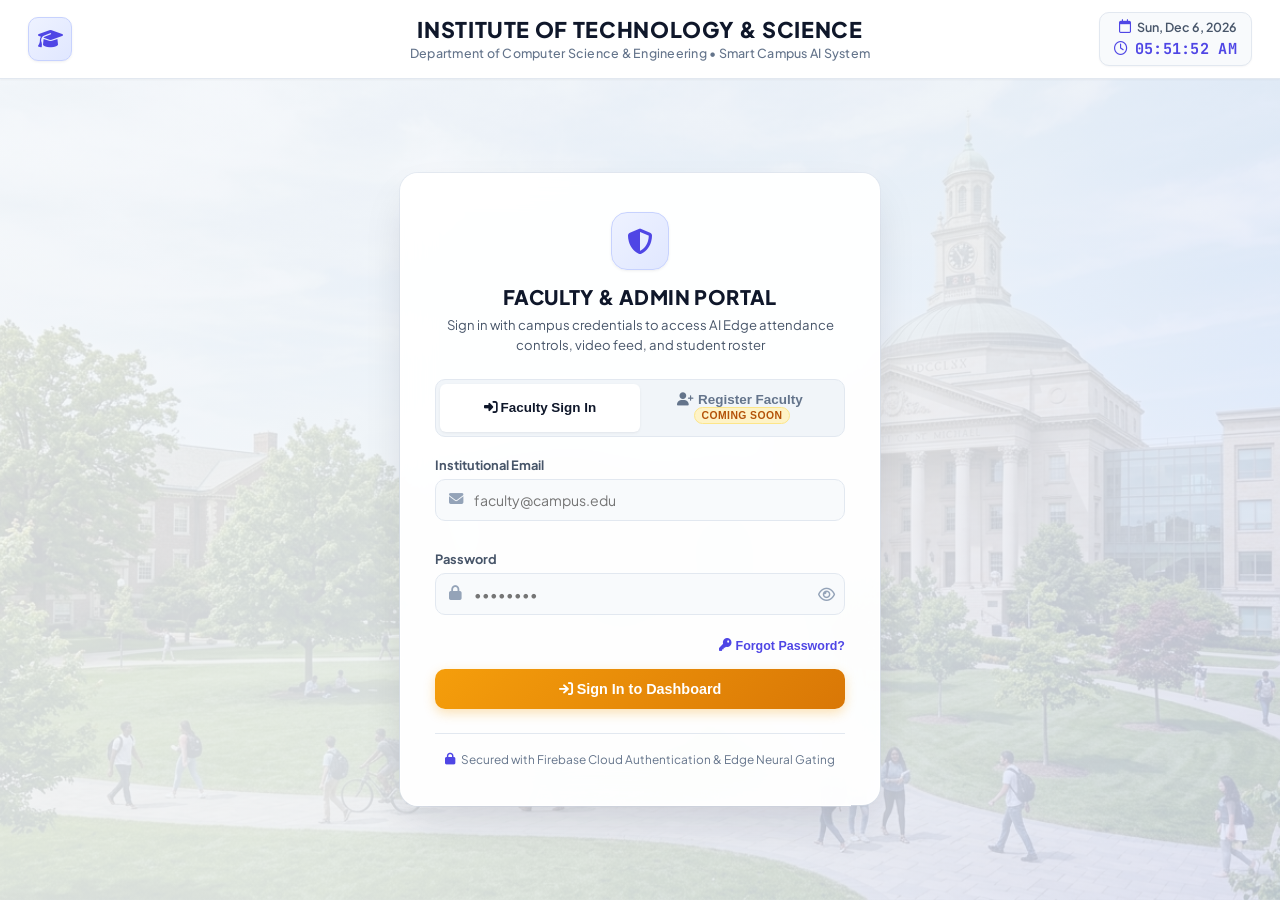
==== commit 11107414: "feat: add dual student and teacher enrollment modes with camera controls and frontend structure" ====
--- a/index.html
+++ b/index.html
@@ -348,18 +348,56 @@
                      ========================================================================== -->
                 <section class="tab-pane" id="tab-enroll">
                     <div class="enroll-grid">
-                        <!-- Student Face Registration Studio -->
+                        <!-- Biometric Enrollment Studio Card -->
                         <div class="enroll-card" style="grid-column: 1 / -1;">
-                            <h3><i class="fa-solid fa-id-card" style="color: var(--accent-indigo);"></i> Student Face Enrollment Studio</h3>
+                            <div style="display: flex; justify-content: space-between; align-items: center; flex-wrap: wrap; gap: 12px; margin-bottom: 20px; border-bottom: 1px solid var(--border-color); padding-bottom: 16px;">
+                                <div>
+                                    <h3 style="margin: 0; font-size: 1.2rem; font-weight: 800; color: #0f172a; display: flex; align-items: center; gap: 8px;">
+                                        <i class="fa-solid fa-id-card" style="color: var(--accent-indigo);"></i> 
+                                        <span>Biometric Enrollment Studio</span>
+                                    </h3>
+                                    <p style="margin: 4px 0 0 0; font-size: 0.8rem; color: var(--text-muted);">
+                                        Register Students or Faculty with real-time neural face embeddings and camera selection.
+                                    </p>
+                                </div>
+                                
+                                <!-- Dual Registration Mode Selector -->
+                                <div class="enroll-mode-switcher">
+                                    <button type="button" class="btn-enroll-mode active" id="btnModeStudent" data-mode="student">
+                                        <i class="fa-solid fa-graduation-cap"></i> Student Registration
+                                    </button>
+                                    <button type="button" class="btn-enroll-mode" id="btnModeTeacher" data-mode="teacher">
+                                        <i class="fa-solid fa-chalkboard-user"></i> Faculty / Teacher Registration
+                                    </button>
+                                </div>
+                            </div>
                             
                             <div style="display: grid; grid-template-columns: 1fr 1fr; gap: 24px; align-items: start;">
-                                <!-- Left: Live Optical Camera View & Snap -->
+                                <!-- Left Column: Camera Controls & Live Optical Capture -->
                                 <div>
-                                    <div style="position: relative; border-radius: var(--radius-sm); overflow: hidden; border: 2px solid rgba(79, 70, 229, 0.3); margin-bottom: 14px; background: #000; box-shadow: var(--shadow-md);">
-                                        <img id="enrollLiveCameraFeed" src="/api/video/feed" alt="Live Camera Preview" style="width: 100%; height: 220px; object-fit: cover; display: block;">
+                                    <!-- Desired Camera Switcher Toolbar -->
+                                    <div class="enroll-camera-toolbar" style="display: flex; gap: 8px; margin-bottom: 12px; align-items: center; background: #f8fafc; padding: 8px 12px; border-radius: var(--radius-sm); border: 1px solid var(--border-color);">
+                                        <label for="enrollCameraSelect" style="font-size: 0.8rem; font-weight: 700; color: #475569; white-space: nowrap; margin: 0; display: flex; align-items: center; gap: 6px;">
+                                            <i class="fa-solid fa-video" style="color: var(--accent-indigo);"></i> Camera:
+                                        </label>
+                                        <select id="enrollCameraSelect" class="form-control" style="padding: 6px 10px; font-size: 0.82rem; font-weight: 600; flex: 1; border: 1px solid #cbd5e1; border-radius: 6px;">
+                                            <option value="0" selected>Camera 0 (Default Edge Cam)</option>
+                                            <option value="1">Camera 1 (USB / External Cam)</option>
+                                            <option value="2">Camera 2 (Secondary Cam)</option>
+                                            <option value="webcam">Browser Live Webcam</option>
+                                        </select>
+                                        <button type="button" class="btn-ctrl" id="btnEnrollToggleCam" title="Quick Switch Camera" style="padding: 6px 12px; font-size: 0.82rem; font-weight: 600; white-space: nowrap; background: rgba(79, 70, 229, 0.08); border: 1px solid rgba(79, 70, 229, 0.2); color: var(--accent-indigo);">
+                                            <i class="fa-solid fa-arrows-rotate"></i> Switch Feed
+                                        </button>
+                                    </div>
+
+                                    <!-- Video Box with Edge Feed and Fallback Video Element -->
+                                    <div style="position: relative; border-radius: var(--radius-sm); overflow: hidden; border: 2px solid rgba(79, 70, 229, 0.3); margin-bottom: 14px; background: #000; box-shadow: var(--shadow-md); height: 220px;">
+                                        <img id="enrollLiveCameraFeed" src="/api/video/feed" alt="Live Camera Preview" style="width: 100%; height: 100%; object-fit: cover; display: block;">
+                                        <video id="enrollWebcamVideo" autoplay playsinline muted style="width: 100%; height: 100%; object-fit: cover; display: none;"></video>
                                         <div style="position: absolute; top: 8px; left: 8px; background: rgba(0,0,0,0.75); padding: 4px 8px; border-radius: 4px; font-size: 0.72rem; color: #38bdf8; font-weight: 700; display: flex; align-items: center; gap: 6px;">
-                                            <span style="display: inline-block; width: 8px; height: 8px; border-radius: 50%; background: #10b981;"></span>
-                                            LIVE CAMERA VIEW
+                                            <span id="enrollCamStatusDot" style="display: inline-block; width: 8px; height: 8px; border-radius: 50%; background: #10b981;"></span>
+                                            <span id="enrollCamStatusText">CAMERA 0 (LIVE)</span>
                                         </div>
                                         <div style="position: absolute; bottom: 8px; right: 8px; background: rgba(0,0,0,0.75); padding: 4px 8px; border-radius: 4px; font-size: 0.72rem; color: #cbd5e1;">
                                             Center face in frame
@@ -367,11 +405,8 @@
                                     </div>
 
                                     <div style="display: flex; gap: 8px; margin-bottom: 14px;">
-                                        <button type="button" class="btn-submit" id="btnLiveSnap" style="flex: 2; margin-bottom: 0; background: linear-gradient(135deg, #10b981, #0284c7); font-weight: 700; font-size: 0.95rem; padding: 12px; box-shadow: 0 4px 14px rgba(16, 185, 129, 0.35); cursor: pointer;">
-                                            <i class="fa-solid fa-camera"></i> SNAP & ENROLL FACE
-                                        </button>
-                                        <button type="button" class="btn-ctrl" id="btnEnrollToggleCam" style="flex: 1; padding: 12px; font-size: 0.82rem; font-weight: 600; white-space: nowrap; background: rgba(79, 70, 229, 0.08); border: 1px solid rgba(79, 70, 229, 0.2); color: var(--accent-indigo);">
-                                            <i class="fa-solid fa-arrows-rotate"></i> Switch Feed
+                                        <button type="button" class="btn-submit" id="btnLiveSnap" style="width: 100%; margin-bottom: 0; background: linear-gradient(135deg, #10b981, #0284c7); font-weight: 700; font-size: 0.95rem; padding: 12px; box-shadow: 0 4px 14px rgba(16, 185, 129, 0.35); cursor: pointer;">
+                                            <i class="fa-solid fa-camera"></i> SNAP & ENROLL STUDENT FACE
                                         </button>
                                     </div>
 
@@ -381,65 +416,135 @@
                                             <i class="fa-solid fa-circle-check"></i> Photo Captured & Enrolled!
                                         </div>
                                         <div style="width: 130px; height: 130px; margin: 0 auto; border-radius: var(--radius-sm); overflow: hidden; border: 2px solid var(--accent-indigo); box-shadow: var(--shadow-md);">
-                                            <img id="enrollPhotoPreview" src="" alt="Captured Student Face Preview" style="width: 100%; height: 100%; object-fit: cover;">
+                                            <img id="enrollPhotoPreview" src="" alt="Captured Face Preview" style="width: 100%; height: 100%; object-fit: cover;">
                                         </div>
                                     </div>
                                 </div>
 
-                                <!-- Right: Student Profile Form & Upload -->
+                                <!-- Right Column: Student & Teacher Registration Forms -->
                                 <div>
+                                    <!-- 1. Student Registration Form -->
                                     <form id="studentEnrollForm">
+                                        <div style="background: rgba(79, 70, 229, 0.04); border-left: 3px solid var(--accent-indigo); padding: 8px 12px; border-radius: 4px; margin-bottom: 12px; font-size: 0.8rem; color: #475569; font-weight: 600;">
+                                            <i class="fa-solid fa-user-graduate"></i> Registering New Student Profile
+                                        </div>
+
                                         <div style="display: grid; grid-template-columns: 1fr 1fr; gap: 10px;">
                                             <div class="form-group">
-                                                <label for="enrollStudentId">Student ID *</label>
-                                                <input type="text" id="enrollStudentId" class="form-control" placeholder="e.g. 101" required>
-                                            </div>
+                                                <label for="enrollName">Full Name *</label>
+                                                <input type="text" id="enrollName" class="form-control" placeholder="e.g. John Doe" required>
+                                            </div>
+                                            <div class="form-group">
+                                                <label for="enrollStudentId">ID Number *</label>
+                                                <input type="text" id="enrollStudentId" class="form-control" placeholder="e.g. STU-2026-001" required>
+                                            </div>
+                                        </div>
+
+                                        <div style="display: grid; grid-template-columns: 1fr 1fr; gap: 10px;">
                                             <div class="form-group">
                                                 <label for="enrollRoll">Roll Number *</label>
                                                 <input type="text" id="enrollRoll" class="form-control" placeholder="e.g. CS-101" required>
                                             </div>
-                                        </div>
-                                        <div style="display: grid; grid-template-columns: 1fr 1fr; gap: 10px;">
-                                            <div class="form-group">
-                                                <label for="enrollName">Full Name *</label>
-                                                <input type="text" id="enrollName" class="form-control" placeholder="e.g. John Doe" required>
-                                            </div>
-                                            <div class="form-group">
-                                                <label for="enrollSection">Class / Section *</label>
-                                                <input type="text" id="enrollSection" class="form-control" placeholder="e.g. CS-A" required>
-                                            </div>
-                                        </div>
+                                            <div class="form-group">
+                                                <label for="enrollSection">Class / Department *</label>
+                                                <select id="enrollSection" class="form-control" required style="font-weight: 600;">
+                                                    <option value="" disabled selected>Select Class / Department</option>
+                                                    <option value="CSE A">CSE A</option>
+                                                    <option value="CSE B">CSE B</option>
+                                                    <option value="CSE AIML">CSE AIML</option>
+                                                    <option value="CE">CE</option>
+                                                    <option value="ME">ME</option>
+                                                    <option value="ECE">ECE</option>
+                                                </select>
+                                            </div>
+                                        </div>
+
                                         <div class="form-group">
                                             <label for="enrollPhotoFile">Or Upload Face Image File</label>
                                             <input type="file" id="enrollPhotoFile" class="form-control" accept="image/*">
                                         </div>
-                                        <button type="submit" class="btn-submit" style="width: 100%; font-size: 0.88rem; padding: 12px; font-weight: 700;">
-                                            <i class="fa-solid fa-cloud-arrow-up"></i> Save Details & Upload to Cloud
+
+                                        <button type="submit" class="btn-submit" id="btnSubmitStudentEnroll" style="width: 100%; font-size: 0.88rem; padding: 12px; font-weight: 700;">
+                                            <i class="fa-solid fa-cloud-arrow-up"></i> Save Student Details & Upload
                                         </button>
                                     </form>
-                                </div>
-                            </div>
-                        </div>
-                    </div>
-
-                    <!-- Enrolled Students Directory Table -->
+
+                                    <!-- 2. Teacher Registration Form (Hidden by Default) -->
+                                    <form id="teacherEnrollForm" style="display: none;">
+                                        <div style="background: rgba(16, 185, 129, 0.06); border-left: 3px solid #10b981; padding: 8px 12px; border-radius: 4px; margin-bottom: 12px; font-size: 0.8rem; color: #047857; font-weight: 600;">
+                                            <i class="fa-solid fa-chalkboard-user"></i> Registering Faculty / Teacher Profile
+                                        </div>
+
+                                        <div style="display: grid; grid-template-columns: 1fr 1fr; gap: 10px;">
+                                            <div class="form-group">
+                                                <label for="enrollTeacherName">Full Name *</label>
+                                                <input type="text" id="enrollTeacherName" class="form-control" placeholder="e.g. Prof. Alan Turing" required>
+                                            </div>
+                                            <div class="form-group">
+                                                <label for="enrollTeacherId">Teacher ID *</label>
+                                                <input type="text" id="enrollTeacherId" class="form-control" placeholder="e.g. FAC-CSE-01" required>
+                                            </div>
+                                        </div>
+
+                                        <div style="display: grid; grid-template-columns: 1fr 1fr; gap: 10px;">
+                                            <div class="form-group">
+                                                <label for="enrollTeacherDept">Department *</label>
+                                                <select id="enrollTeacherDept" class="form-control" required style="font-weight: 600;">
+                                                    <option value="" disabled selected>Select Department</option>
+                                                    <option value="CSE">Computer Science & Engineering (CSE)</option>
+                                                    <option value="CSE AIML">CSE (AI & Machine Learning)</option>
+                                                    <option value="CE">Civil Engineering (CE)</option>
+                                                    <option value="ME">Mechanical Engineering (ME)</option>
+                                                    <option value="ECE">Electronics & Communication (ECE)</option>
+                                                </select>
+                                            </div>
+                                            <div class="form-group">
+                                                <label for="enrollTeacherSlot">Fingerprint Slot / PIN (1-127)</label>
+                                                <input type="number" id="enrollTeacherSlot" class="form-control" min="1" max="127" placeholder="e.g. 1">
+                                            </div>
+                                        </div>
+
+                                        <div class="form-group">
+                                            <label for="enrollTeacherPhotoFile">Or Upload Face Image File</label>
+                                            <input type="file" id="enrollTeacherPhotoFile" class="form-control" accept="image/*">
+                                        </div>
+
+                                        <button type="submit" class="btn-submit" id="btnSubmitTeacherEnroll" style="width: 100%; font-size: 0.88rem; padding: 12px; font-weight: 700; background: linear-gradient(135deg, #059669, #0d9488);">
+                                            <i class="fa-solid fa-user-check"></i> Save Faculty Details & Register
+                                        </button>
+                                    </form>
+                                </div>
+                            </div>
+                        </div>
+                    </div>
+
+                    <!-- Enrolled Directory Table Card -->
                     <div class="enroll-card" style="margin-top: 20px;">
-                        <div style="display: flex; justify-content: space-between; align-items: center; margin-bottom: 14px;">
-                            <h3 style="margin: 0;"><i class="fa-solid fa-users" style="color: var(--accent-indigo);"></i> Enrolled Students Directory</h3>
+                        <div style="display: flex; justify-content: space-between; align-items: center; margin-bottom: 14px; flex-wrap: wrap; gap: 10px;">
+                            <div class="roster-toggle-group">
+                                <button type="button" class="btn-roster-toggle active" id="btnShowStudentRoster">
+                                    <i class="fa-solid fa-graduation-cap"></i> Students Directory (<span id="countStudentRoster">0</span>)
+                                </button>
+                                <button type="button" class="btn-roster-toggle" id="btnShowTeacherRoster">
+                                    <i class="fa-solid fa-chalkboard-user"></i> Teachers Directory (<span id="countTeacherRoster">0</span>)
+                                </button>
+                            </div>
                             <div style="display: flex; gap: 8px;">
-                                <button id="btnRefreshStudents" class="btn-ctrl" style="padding: 6px 12px; font-size: 0.78rem;"><i class="fa-solid fa-arrows-rotate"></i> Refresh Roster</button>
+                                <button id="btnRefreshRoster" class="btn-ctrl" style="padding: 6px 12px; font-size: 0.78rem;"><i class="fa-solid fa-arrows-rotate"></i> Refresh Roster</button>
                                 <button id="btnClearAllStudents" class="btn-ctrl" style="padding: 6px 12px; font-size: 0.78rem; background: rgba(239, 68, 68, 0.1); border-color: rgba(239, 68, 68, 0.3); color: #ef4444;"><i class="fa-solid fa-trash-can"></i> Clear All</button>
                             </div>
                         </div>
-                        <div class="table-responsive">
+
+                        <!-- Students Table Wrapper -->
+                        <div class="table-responsive" id="studentsTableWrapper">
                             <table class="data-table">
                                 <thead>
                                     <tr>
                                         <th>Photo</th>
-                                        <th>Student ID</th>
+                                        <th>ID Number</th>
                                         <th>Full Name</th>
                                         <th>Roll Number</th>
-                                        <th>Class/Section</th>
+                                        <th>Class / Branch</th>
                                         <th>Biometric Status</th>
                                         <th>Action</th>
                                     </tr>
@@ -449,6 +554,26 @@
                                 </tbody>
                             </table>
                         </div>
+
+                        <!-- Teachers Table Wrapper -->
+                        <div class="table-responsive" id="teachersTableWrapper" style="display: none;">
+                            <table class="data-table">
+                                <thead>
+                                    <tr>
+                                        <th>Photo</th>
+                                        <th>Teacher ID</th>
+                                        <th>Full Name</th>
+                                        <th>Department</th>
+                                        <th>Fingerprint Slot</th>
+                                        <th>Status</th>
+                                        <th>Action</th>
+                                    </tr>
+                                </thead>
+                                <tbody id="enrolledTeachersTableBody">
+                                    <tr><td colspan="7" style="text-align: center; color: #94a3b8;">Loading faculty roster...</td></tr>
+                                </tbody>
+                            </table>
+                        </div>
                     </div>
                 </section>
             </main>
--- a/css/style.css
+++ b/css/style.css
@@ -1548,3 +1548,77 @@
 ::-webkit-scrollbar-thumb:hover {
     background: #94a3b8;
 }
+
+/* ==========================================================================
+   Enrollment Studio Mode Switchers & Roster Toggles
+   ========================================================================== */
+
+.enroll-mode-switcher {
+    display: inline-flex;
+    background: #f1f5f9;
+    padding: 4px;
+    border-radius: var(--radius-sm);
+    border: 1px solid var(--border-color);
+    gap: 4px;
+}
+
+.btn-enroll-mode {
+    padding: 8px 16px;
+    font-size: 0.82rem;
+    font-weight: 700;
+    color: var(--text-secondary);
+    background: transparent;
+    border: none;
+    border-radius: 6px;
+    cursor: pointer;
+    display: inline-flex;
+    align-items: center;
+    gap: 8px;
+    transition: all 0.2s ease;
+}
+
+.btn-enroll-mode:hover {
+    color: var(--text-primary);
+    background: rgba(255, 255, 255, 0.6);
+}
+
+.btn-enroll-mode.active {
+    background: #ffffff;
+    color: var(--accent-indigo);
+    box-shadow: 0 2px 6px rgba(0, 0, 0, 0.08);
+}
+
+.roster-toggle-group {
+    display: inline-flex;
+    background: #f1f5f9;
+    padding: 4px;
+    border-radius: var(--radius-sm);
+    border: 1px solid var(--border-color);
+    gap: 4px;
+}
+
+.btn-roster-toggle {
+    padding: 6px 14px;
+    font-size: 0.78rem;
+    font-weight: 700;
+    color: var(--text-secondary);
+    background: transparent;
+    border: none;
+    border-radius: 6px;
+    cursor: pointer;
+    display: inline-flex;
+    align-items: center;
+    gap: 6px;
+    transition: all 0.2s ease;
+}
+
+.btn-roster-toggle:hover {
+    color: var(--text-primary);
+}
+
+.btn-roster-toggle.active {
+    background: #ffffff;
+    color: var(--accent-indigo);
+    box-shadow: 0 2px 6px rgba(0, 0, 0, 0.06);
+}
+
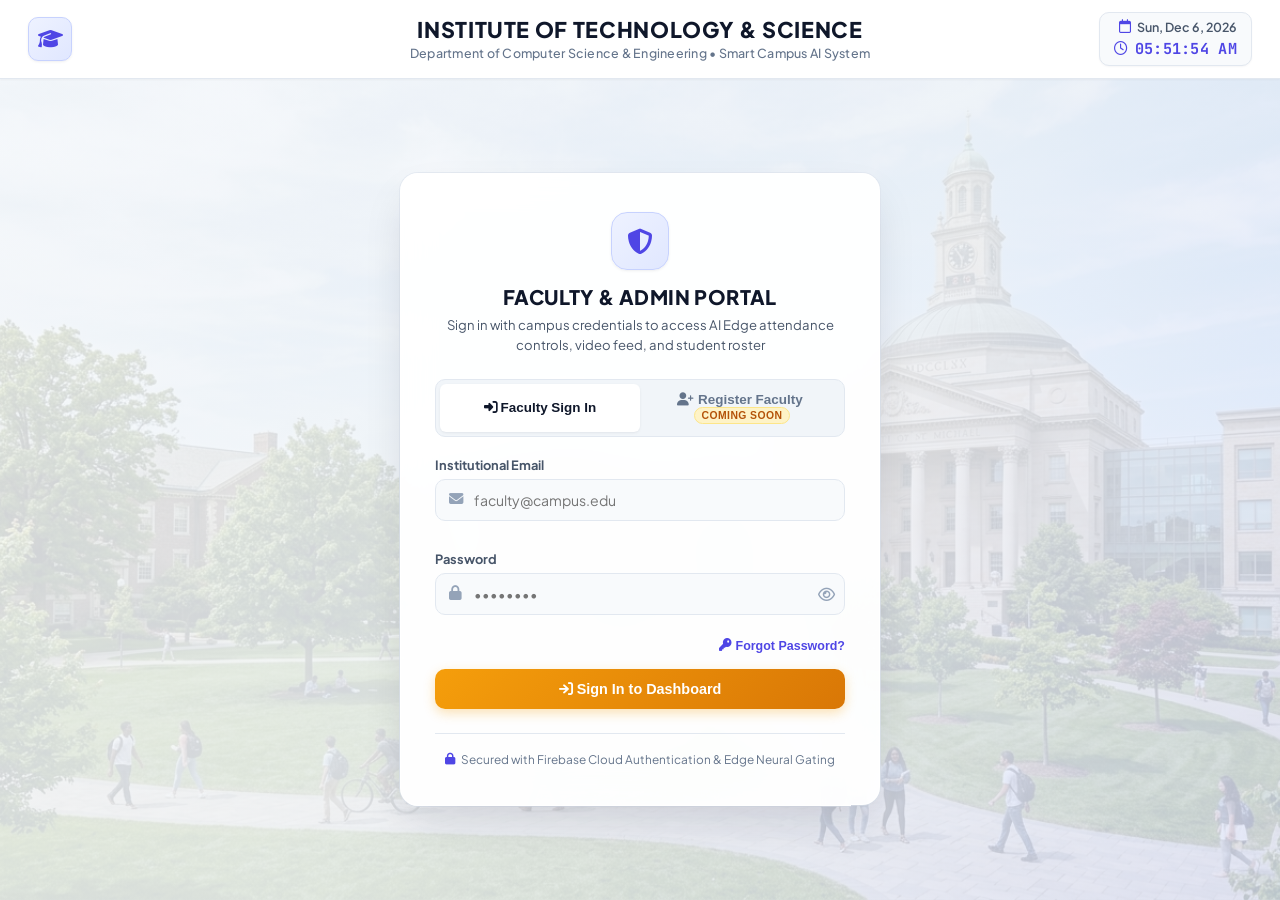
==== commit 25e38849: "feat: add full-stack real-time attendance system with dashboard frontend and backend API" ====
--- a/index.html
+++ b/index.html
@@ -292,6 +292,83 @@
                             </div>
                         </div>
                     </div>
+
+                    <!-- ==========================================================================
+                         CLASS-WISE LIVE PRESENCE & TIMETABLE ROUTINE MONITOR
+                         ========================================================================== -->
+                    <div style="margin-top: 24px;">
+                        <div class="feed-card" style="padding: 22px;">
+                            <div style="display: flex; justify-content: space-between; align-items: center; flex-wrap: wrap; gap: 12px; margin-bottom: 16px;">
+                                <div>
+                                    <h3 style="margin: 0; font-size: 1.15rem; font-weight: 800; color: #0f172a; display: flex; align-items: center; gap: 8px;">
+                                        <i class="fa-solid fa-users-viewfinder" style="color: var(--accent-indigo);"></i>
+                                        <span>Class-Wise Live Presence & Routine Monitor</span>
+                                    </h3>
+                                    <p style="margin: 4px 0 0 0; font-size: 0.78rem; color: var(--text-muted);">
+                                        Live student presence tracking (🟢 Present / 🔴 Absent) and timetable faculty status with 5-minute late alert.
+                                    </p>
+                                </div>
+                                
+                                <div style="display: flex; gap: 8px; align-items: center;">
+                                    <button type="button" class="btn-ctrl" id="btnOpenEmailModal" style="padding: 8px 14px; font-size: 0.8rem; font-weight: 700; background: linear-gradient(135deg, rgba(79, 70, 229, 0.08), rgba(16, 185, 129, 0.08)); border: 1px solid rgba(79, 70, 229, 0.3); color: var(--accent-indigo);">
+                                        <i class="fa-solid fa-envelope-circle-check"></i> Send Daily Summary Emails
+                                    </button>
+                                </div>
+                            </div>
+
+                            <!-- Class Selection Filter Tabs -->
+                            <div class="class-filter-bar">
+                                <span style="font-size: 0.75rem; font-weight: 700; color: #64748b; margin-right: 4px;"><i class="fa-solid fa-filter"></i> Select Class:</span>
+                                <button type="button" class="btn-class-pill active" data-class="ALL" id="btnClassALL"><i class="fa-solid fa-layer-group"></i> All Classes</button>
+                                <button type="button" class="btn-class-pill" data-class="CSE A" id="btnClassCSE_A">CSE A</button>
+                                <button type="button" class="btn-class-pill" data-class="CSE B" id="btnClassCSE_B">CSE B</button>
+                                <button type="button" class="btn-class-pill" data-class="CSE AIML" id="btnClassCSE_AIML">CSE AIML</button>
+                                <button type="button" class="btn-class-pill" data-class="CE" id="btnClassCE">CE</button>
+                                <button type="button" class="btn-class-pill" data-class="ME" id="btnClassME">ME</button>
+                                <button type="button" class="btn-class-pill" data-class="ECE" id="btnClassECE">ECE</button>
+                            </div>
+
+                            <!-- Active Lecture & Scheduled Teacher Presence Card (Blinks Yellow if Teacher is >5 mins late) -->
+                            <div class="teacher-presence-card" id="teacherPresenceCard">
+                                <div style="display: flex; align-items: center; gap: 14px;">
+                                    <div id="teacherAvatarBox" style="width: 46px; height: 46px; border-radius: 12px; background: #e0e7ff; color: var(--accent-indigo); display: flex; align-items: center; justify-content: center; font-size: 1.3rem; border: 1px solid #c7d2fe;">
+                                        <i class="fa-solid fa-chalkboard-user"></i>
+                                    </div>
+                                    <div>
+                                        <div style="display: flex; align-items: center; gap: 8px;">
+                                            <h4 style="margin: 0; font-size: 1rem; font-weight: 800; color: #0f172a;" id="activeTeacherName">Scheduled Faculty</h4>
+                                            <span class="badge" style="font-size: 0.7rem; background: #f1f5f9; color: #475569; border: 1px solid #e2e8f0;" id="activeTimeSlotBadge">No Active Slot</span>
+                                        </div>
+                                        <p style="margin: 3px 0 0 0; font-size: 0.78rem; color: var(--text-muted);" id="activeSubjectDesc">
+                                            Lecture Subject: <strong id="activeSubjectName">Standby / Unscheduled</strong> | Room: <span id="activeRoomName">Room 101</span>
+                                        </p>
+                                    </div>
+                                </div>
+                                
+                                <div id="teacherPresenceBadgeContainer">
+                                    <span class="badge-status-absent" id="teacherPresenceBadge" style="font-size: 0.82rem; padding: 6px 14px;">
+                                        <i class="fa-solid fa-clock"></i> TEACHER NOT PRESENT
+                                    </span>
+                                </div>
+                            </div>
+
+                            <!-- Live Enrolled Students Presence Grid -->
+                            <div>
+                                <div style="display: flex; justify-content: space-between; align-items: center; margin-bottom: 12px;">
+                                    <h4 style="margin: 0; font-size: 0.92rem; font-weight: 700; color: #334155;">
+                                        <i class="fa-solid fa-user-check"></i> Class Student Roster Presence:
+                                    </h4>
+                                    <div style="font-size: 0.8rem; font-weight: 700; color: #64748b;">
+                                        Present: <span style="color: #10b981; font-weight: 800;" id="classPresentCount">0</span> / Enrolled: <span id="classTotalCount" style="font-weight: 800;">0</span>
+                                    </div>
+                                </div>
+
+                                <div class="live-student-grid" id="liveStudentsPresenceGrid">
+                                    <div style="text-align: center; color: #94a3b8; grid-column: 1 / -1; padding: 24px;">Loading class roster presence...</div>
+                                </div>
+                            </div>
+                        </div>
+                    </div>
                 </section>
 
                 <!-- ==========================================================================
@@ -369,10 +446,13 @@
                                     <button type="button" class="btn-enroll-mode" id="btnModeTeacher" data-mode="teacher">
                                         <i class="fa-solid fa-chalkboard-user"></i> Faculty / Teacher Registration
                                     </button>
+                                    <button type="button" class="btn-enroll-mode" id="btnModeTimetable" data-mode="timetable">
+                                        <i class="fa-solid fa-calendar-days"></i> Routine / Timetable
+                                    </button>
                                 </div>
                             </div>
                             
-                            <div style="display: grid; grid-template-columns: 1fr 1fr; gap: 24px; align-items: start;">
+                            <div id="enrollCameraAndFormsRow" style="display: grid; grid-template-columns: 1fr 1fr; gap: 24px; align-items: start;">
                                 <!-- Left Column: Camera Controls & Live Optical Capture -->
                                 <div>
                                     <!-- Desired Camera Switcher Toolbar -->
@@ -460,6 +540,11 @@
                                         </div>
 
                                         <div class="form-group">
+                                            <label for="enrollEmail">Student Institutional Email *</label>
+                                            <input type="email" id="enrollEmail" class="form-control" placeholder="e.g. student@campus.edu" required>
+                                        </div>
+
+                                        <div class="form-group">
                                             <label for="enrollPhotoFile">Or Upload Face Image File</label>
                                             <input type="file" id="enrollPhotoFile" class="form-control" accept="image/*">
                                         </div>
@@ -513,6 +598,156 @@
                                             <i class="fa-solid fa-user-check"></i> Save Faculty Details & Register
                                         </button>
                                     </form>
+                                </div>
+                            </div>
+
+                            <!-- 3. Timetable Routine Manager Box (Visible when Timetable mode is selected) -->
+                            <div id="timetableManagerBox" style="display: none; margin-top: 10px;">
+                                <div style="display: grid; grid-template-columns: 1.1fr 0.9fr; gap: 24px; align-items: start;">
+                                    <!-- Left Column: Add Schedule Form -->
+                                    <div style="background: #f8fafc; border: 1px solid var(--border-color); border-radius: var(--radius-sm); padding: 18px;">
+                                        <h4 style="margin: 0 0 12px 0; font-size: 0.95rem; font-weight: 800; color: #0f172a; display: flex; align-items: center; gap: 8px;">
+                                            <i class="fa-solid fa-calendar-plus" style="color: var(--accent-indigo);"></i> Add Timetable Period
+                                        </h4>
+                                        <form id="timetableForm">
+                                            <div style="display: grid; grid-template-columns: 1fr 1fr; gap: 10px;">
+                                                <div class="form-group">
+                                                    <label for="routineClass">Class / Department *</label>
+                                                    <select id="routineClass" class="form-control" required style="font-weight: 600;">
+                                                        <option value="CSE A" selected>CSE A</option>
+                                                        <option value="CSE B">CSE B</option>
+                                                        <option value="CSE AIML">CSE AIML</option>
+                                                        <option value="CE">CE</option>
+                                                        <option value="ME">ME</option>
+                                                        <option value="ECE">ECE</option>
+                                                    </select>
+                                                </div>
+                                                <div class="form-group">
+                                                    <label for="routineDay">Day of Week *</label>
+                                                    <select id="routineDay" class="form-control" required style="font-weight: 600;">
+                                                        <option value="Monday" selected>Monday</option>
+                                                        <option value="Tuesday">Tuesday</option>
+                                                        <option value="Wednesday">Wednesday</option>
+                                                        <option value="Thursday">Thursday</option>
+                                                        <option value="Friday">Friday</option>
+                                                        <option value="Saturday">Saturday</option>
+                                                    </select>
+                                                </div>
+                                            </div>
+
+                                            <div style="display: grid; grid-template-columns: 1fr 1fr; gap: 10px;">
+                                                <div class="form-group">
+                                                    <label for="routineStart">Start Time *</label>
+                                                    <input type="time" id="routineStart" class="form-control" value="09:00" required>
+                                                </div>
+                                                <div class="form-group">
+                                                    <label for="routineEnd">End Time *</label>
+                                                    <input type="time" id="routineEnd" class="form-control" value="10:00" required>
+                                                </div>
+                                            </div>
+
+                                            <div class="form-group">
+                                                <label for="routineSubject">Course / Subject Name *</label>
+                                                <input type="text" id="routineSubject" class="form-control" placeholder="e.g. Operating Systems" required>
+                                            </div>
+
+                                            <div style="display: grid; grid-template-columns: 1fr 1fr; gap: 10px;">
+                                                <div class="form-group">
+                                                    <label for="routineTeacherSelect">Assigned Faculty *</label>
+                                                    <select id="routineTeacherSelect" class="form-control" required style="font-weight: 600;">
+                                                        <option value="" disabled selected>Select Teacher</option>
+                                                    </select>
+                                                </div>
+                                                <div class="form-group">
+                                                    <label for="routineRoom">Room / Hall</label>
+                                                    <input type="text" id="routineRoom" class="form-control" value="Room 101">
+                                                </div>
+                                            </div>
+
+                                            <button type="submit" class="btn-submit" id="btnSubmitRoutine" style="width: 100%; font-size: 0.88rem; padding: 11px; font-weight: 700;">
+                                                <i class="fa-solid fa-plus"></i> Save Period to Timetable
+                                            </button>
+                                        </form>
+                                    </div>
+
+                                    <!-- Right Column: CSV Upload & Template Download -->
+                                    <div>
+                                        <div style="background: #f8fafc; border: 1px solid var(--border-color); border-radius: var(--radius-sm); padding: 18px; margin-bottom: 16px;">
+                                            <h4 style="margin: 0 0 10px 0; font-size: 0.95rem; font-weight: 800; color: #0f172a; display: flex; align-items: center; gap: 8px;">
+                                                <i class="fa-solid fa-file-csv" style="color: #059669;"></i> Upload Timetable Routine (CSV / JSON)
+                                            </h4>
+                                            <p style="font-size: 0.78rem; color: var(--text-muted); margin: 0 0 12px 0;">
+                                                Upload your schedule covering Monday through Saturday.
+                                            </p>
+
+                                            <div class="routine-upload-box" id="routineDropZone">
+                                                <i class="fa-solid fa-cloud-arrow-up" style="font-size: 1.8rem; color: var(--accent-indigo); margin-bottom: 8px;"></i>
+                                                <div style="font-weight: 700; font-size: 0.85rem; color: #1e293b;">Click to Choose Routine CSV/JSON</div>
+                                                <div style="font-size: 0.72rem; color: #94a3b8; margin-top: 4px;">Supports standard CSV with class, day, start, end, subject</div>
+                                                <input type="file" id="routineFileInput" accept=".csv,.json" style="display: none;">
+                                            </div>
+
+                                            <div style="display: flex; justify-content: space-between; align-items: center; margin-top: 12px;">
+                                                <button type="button" class="btn-ctrl" id="btnDownloadSampleCsv" style="font-size: 0.76rem; padding: 6px 12px;">
+                                                    <i class="fa-solid fa-download"></i> Sample CSV Template
+                                                </button>
+                                                <button type="button" class="btn-ctrl" id="btnClearAllRoutines" style="font-size: 0.76rem; padding: 6px 12px; color: #ef4444; border-color: rgba(239, 68, 68, 0.3); background: rgba(239, 68, 68, 0.08);">
+                                                    <i class="fa-solid fa-trash-can"></i> Clear Timetable
+                                                </button>
+                                            </div>
+                                        </div>
+                                    </div>
+                                </div>
+
+                                <!-- Timetable Grid / Schedule List -->
+                                <div style="margin-top: 20px; background: #ffffff; border: 1px solid var(--border-color); border-radius: var(--radius-sm); padding: 18px;">
+                                    <div style="display: flex; justify-content: space-between; align-items: center; margin-bottom: 12px; flex-wrap: wrap; gap: 10px;">
+                                        <h4 style="margin: 0; font-size: 0.95rem; font-weight: 800; color: #0f172a;">
+                                            <i class="fa-solid fa-list-check" style="color: var(--accent-indigo);"></i> Scheduled Routine Master List
+                                        </h4>
+                                        <div style="display: flex; gap: 8px;">
+                                            <select id="filterRoutineDay" class="form-control" style="font-size: 0.78rem; padding: 4px 8px; width: auto;">
+                                                <option value="">All Days (Mon-Sat)</option>
+                                                <option value="Monday">Monday</option>
+                                                <option value="Tuesday">Tuesday</option>
+                                                <option value="Wednesday">Wednesday</option>
+                                                <option value="Thursday">Thursday</option>
+                                                <option value="Friday">Friday</option>
+                                                <option value="Saturday">Saturday</option>
+                                            </select>
+                                            <select id="filterRoutineClass" class="form-control" style="font-size: 0.78rem; padding: 4px 8px; width: auto;">
+                                                <option value="">All Classes</option>
+                                                <option value="CSE A">CSE A</option>
+                                                <option value="CSE B">CSE B</option>
+                                                <option value="CSE AIML">CSE AIML</option>
+                                                <option value="CE">CE</option>
+                                                <option value="ME">ME</option>
+                                                <option value="ECE">ECE</option>
+                                            </select>
+                                            <button type="button" class="btn-ctrl" id="btnRefreshTimetable" style="padding: 4px 10px; font-size: 0.76rem;">
+                                                <i class="fa-solid fa-arrows-rotate"></i>
+                                            </button>
+                                        </div>
+                                    </div>
+
+                                    <div class="table-responsive">
+                                        <table class="data-table">
+                                            <thead>
+                                                <tr>
+                                                    <th>Day</th>
+                                                    <th>Time Slot</th>
+                                                    <th>Class</th>
+                                                    <th>Course / Subject</th>
+                                                    <th>Assigned Faculty</th>
+                                                    <th>Room</th>
+                                                    <th>Action</th>
+                                                </tr>
+                                            </thead>
+                                            <tbody id="routineTableBody">
+                                                <tr><td colspan="7" style="text-align: center; color: #94a3b8;">Loading timetable routine...</td></tr>
+                                            </tbody>
+                                        </table>
+                                    </div>
                                 </div>
                             </div>
                         </div>
@@ -579,9 +814,72 @@
             </main>
         </div>
 
+        <!-- EmailJS Daily Attendance Summary Modal -->
+        <div class="modal-overlay" id="emailModal" style="display: none;">
+            <div class="modal-content-card">
+                <div style="display: flex; justify-content: space-between; align-items: center; margin-bottom: 16px;">
+                    <h3 style="margin: 0; font-size: 1.1rem; font-weight: 800; color: #0f172a; display: flex; align-items: center; gap: 8px;">
+                        <i class="fa-solid fa-envelope-circle-check" style="color: var(--accent-indigo);"></i>
+                        <span>EmailJS Daily Summary Dispatcher</span>
+                    </h3>
+                    <button type="button" id="btnCloseEmailModal" style="background: none; border: none; font-size: 1.2rem; cursor: pointer; color: #94a3b8;">
+                        <i class="fa-solid fa-xmark"></i>
+                    </button>
+                </div>
+
+                <p style="font-size: 0.8rem; color: var(--text-muted); margin: 0 0 16px 0; line-height: 1.5;">
+                    Send each student a personalized end-of-day email containing their daily lecture attendance summary across all periods.
+                </p>
+
+                <div style="background: #f8fafc; border: 1px solid var(--border-color); border-radius: var(--radius-sm); padding: 14px; margin-bottom: 16px;">
+                    <div style="font-weight: 700; font-size: 0.82rem; color: #334155; margin-bottom: 8px;">
+                        <i class="fa-solid fa-sliders" style="color: var(--accent-indigo);"></i> EmailJS Credentials Configuration:
+                    </div>
+                    <div style="display: grid; grid-template-columns: 1fr 1fr; gap: 10px; margin-bottom: 10px;">
+                        <div class="form-group" style="margin: 0;">
+                            <label for="emailjsServiceId" style="font-size: 0.72rem;">Service ID</label>
+                            <input type="text" id="emailjsServiceId" class="form-control" placeholder="e.g. service_attendance" style="font-size: 0.8rem; padding: 6px 10px;">
+                        </div>
+                        <div class="form-group" style="margin: 0;">
+                            <label for="emailjsTemplateId" style="font-size: 0.72rem;">Template ID</label>
+                            <input type="text" id="emailjsTemplateId" class="form-control" placeholder="e.g. template_daily_summary" style="font-size: 0.8rem; padding: 6px 10px;">
+                        </div>
+                    </div>
+                    <div class="form-group" style="margin: 0 0 10px 0;">
+                        <label for="emailjsPublicKey" style="font-size: 0.72rem;">Public Key (User ID)</label>
+                        <input type="text" id="emailjsPublicKey" class="form-control" placeholder="e.g. user_xxxxxxxxxxxx" style="font-size: 0.8rem; padding: 6px 10px;">
+                    </div>
+                    <button type="button" class="btn-ctrl" id="btnSaveEmailjsConfig" style="width: 100%; font-size: 0.78rem; padding: 7px;">
+                        <i class="fa-solid fa-floppy-disk"></i> Save EmailJS Keys to Browser
+                    </button>
+                </div>
+
+                <!-- Dispatch Action & Status Log -->
+                <div style="margin-bottom: 16px;">
+                    <div style="display: flex; justify-content: space-between; align-items: center; margin-bottom: 8px;">
+                        <span style="font-size: 0.8rem; font-weight: 700; color: #475569;">Target Students with Registered Email:</span>
+                        <span id="emailRecipientCount" style="font-size: 0.8rem; font-weight: 800; color: var(--accent-indigo);">0 Students</span>
+                    </div>
+                    <div id="emailDispatchProgressBox" style="display: none; background: #f1f5f9; padding: 10px; border-radius: 6px; font-size: 0.78rem; max-height: 120px; overflow-y: auto; margin-bottom: 12px; font-family: monospace;"></div>
+                </div>
+
+                <div style="display: flex; gap: 10px;">
+                    <button type="button" class="btn-submit" id="btnDispatchDailyEmails" style="flex: 2; margin: 0; padding: 12px; font-weight: 700; font-size: 0.9rem; background: linear-gradient(135deg, #4f46e5, #0284c7);">
+                        <i class="fa-solid fa-paper-plane"></i> Dispatch Daily Attendance Summaries
+                    </button>
+                    <button type="button" class="btn-ctrl" id="btnTestEmailPreview" style="flex: 1; font-size: 0.8rem;">
+                        <i class="fa-solid fa-eye"></i> Preview
+                    </button>
+                </div>
+            </div>
+        </div>
+
         <!-- Toast Notifications Container -->
         <div class="toast-container" id="toastContainer"></div>
     </div>
+
+    <!-- EmailJS SDK -->
+    <script src="https://cdn.jsdelivr.net/npm/@emailjs/browser@3/dist/email.min.js"></script>
 
     <!-- Application Script & Firebase Integration -->
     <script type="module" src="./js/firebase.js?v=5.0"></script>
--- a/css/style.css
+++ b/css/style.css
@@ -1622,3 +1622,194 @@
     box-shadow: 0 2px 6px rgba(0, 0, 0, 0.06);
 }
 
+/* ==========================================================================
+   Class-Wise Live Presence & Timetable Routine Alert Styles
+   ========================================================================== */
+
+@keyframes pulseYellowAlert {
+    0%, 100% {
+        background: rgba(245, 158, 11, 0.14);
+        border-color: #f59e0b;
+        box-shadow: 0 0 16px rgba(245, 158, 11, 0.45);
+    }
+    50% {
+        background: rgba(254, 243, 199, 0.4);
+        border-color: rgba(245, 158, 11, 0.4);
+        box-shadow: 0 0 4px rgba(245, 158, 11, 0.15);
+    }
+}
+
+.alert-teacher-late {
+    animation: pulseYellowAlert 1.1s infinite ease-in-out !important;
+    border: 2px solid #f59e0b !important;
+}
+
+.teacher-presence-card {
+    background: #ffffff;
+    border: 1px solid var(--border-color);
+    border-radius: var(--radius-md);
+    padding: 16px 20px;
+    box-shadow: var(--shadow-sm);
+    display: flex;
+    justify-content: space-between;
+    align-items: center;
+    transition: all 0.3s ease;
+    margin-bottom: 16px;
+}
+
+.class-filter-bar {
+    display: flex;
+    gap: 8px;
+    flex-wrap: wrap;
+    align-items: center;
+    margin-bottom: 16px;
+    background: #ffffff;
+    padding: 10px 14px;
+    border-radius: var(--radius-md);
+    border: 1px solid var(--border-color);
+    box-shadow: var(--shadow-sm);
+}
+
+.btn-class-pill {
+    padding: 6px 14px;
+    border-radius: 20px;
+    font-size: 0.8rem;
+    font-weight: 700;
+    border: 1px solid #e2e8f0;
+    background: #f8fafc;
+    color: #475569;
+    cursor: pointer;
+    transition: all 0.2s ease;
+    display: inline-flex;
+    align-items: center;
+    gap: 6px;
+}
+
+.btn-class-pill:hover {
+    background: #e2e8f0;
+    color: #0f172a;
+}
+
+.btn-class-pill.active {
+    background: var(--accent-indigo);
+    color: #ffffff;
+    border-color: var(--accent-indigo);
+    box-shadow: 0 2px 8px rgba(79, 70, 229, 0.3);
+}
+
+.live-student-grid {
+    display: grid;
+    grid-template-columns: repeat(auto-fill, minmax(230px, 1fr));
+    gap: 12px;
+}
+
+.student-presence-card {
+    background: #ffffff;
+    border-radius: var(--radius-sm);
+    padding: 12px;
+    border: 1px solid var(--border-color);
+    display: flex;
+    align-items: center;
+    gap: 12px;
+    box-shadow: var(--shadow-sm);
+    transition: transform 0.2s ease, box-shadow 0.2s ease;
+}
+
+.student-presence-card:hover {
+    transform: translateY(-2px);
+    box-shadow: var(--shadow-md);
+}
+
+.student-presence-card.is-present {
+    border-left: 4px solid #10b981;
+    background: linear-gradient(135deg, rgba(16, 185, 129, 0.04), #ffffff);
+}
+
+.student-presence-card.is-absent {
+    border-left: 4px solid #ef4444;
+    background: linear-gradient(135deg, rgba(239, 68, 68, 0.03), #ffffff);
+    opacity: 0.85;
+}
+
+.badge-status-present {
+    display: inline-flex;
+    align-items: center;
+    gap: 4px;
+    padding: 2px 8px;
+    border-radius: 12px;
+    font-size: 0.7rem;
+    font-weight: 800;
+    background: rgba(16, 185, 129, 0.15);
+    color: #059669;
+    border: 1px solid rgba(16, 185, 129, 0.3);
+}
+
+.badge-status-absent {
+    display: inline-flex;
+    align-items: center;
+    gap: 4px;
+    padding: 2px 8px;
+    border-radius: 12px;
+    font-size: 0.7rem;
+    font-weight: 800;
+    background: rgba(239, 68, 68, 0.12);
+    color: #dc2626;
+    border: 1px solid rgba(239, 68, 68, 0.25);
+}
+
+.badge-status-warning {
+    display: inline-flex;
+    align-items: center;
+    gap: 4px;
+    padding: 3px 10px;
+    border-radius: 12px;
+    font-size: 0.72rem;
+    font-weight: 800;
+    background: #fef3c7;
+    color: #b45309;
+    border: 1px solid #f59e0b;
+}
+
+/* Routine Upload Box */
+.routine-upload-box {
+    border: 2px dashed #cbd5e1;
+    border-radius: var(--radius-sm);
+    padding: 20px;
+    text-align: center;
+    background: #f8fafc;
+    cursor: pointer;
+    transition: all 0.2s ease;
+}
+
+.routine-upload-box:hover {
+    border-color: var(--accent-indigo);
+    background: rgba(79, 70, 229, 0.04);
+}
+
+/* EmailJS Modal */
+.modal-overlay {
+    position: fixed;
+    top: 0;
+    left: 0;
+    width: 100vw;
+    height: 100vh;
+    background: rgba(15, 23, 42, 0.6);
+    backdrop-filter: blur(4px);
+    z-index: 99999;
+    display: flex;
+    align-items: center;
+    justify-content: center;
+}
+
+.modal-content-card {
+    background: #ffffff;
+    border-radius: var(--radius-lg);
+    width: 90%;
+    max-width: 520px;
+    padding: 26px 30px;
+    box-shadow: var(--shadow-xl);
+    border: 1px solid var(--border-color);
+    position: relative;
+    animation: fadeInScale 0.25s ease-out;
+}
+
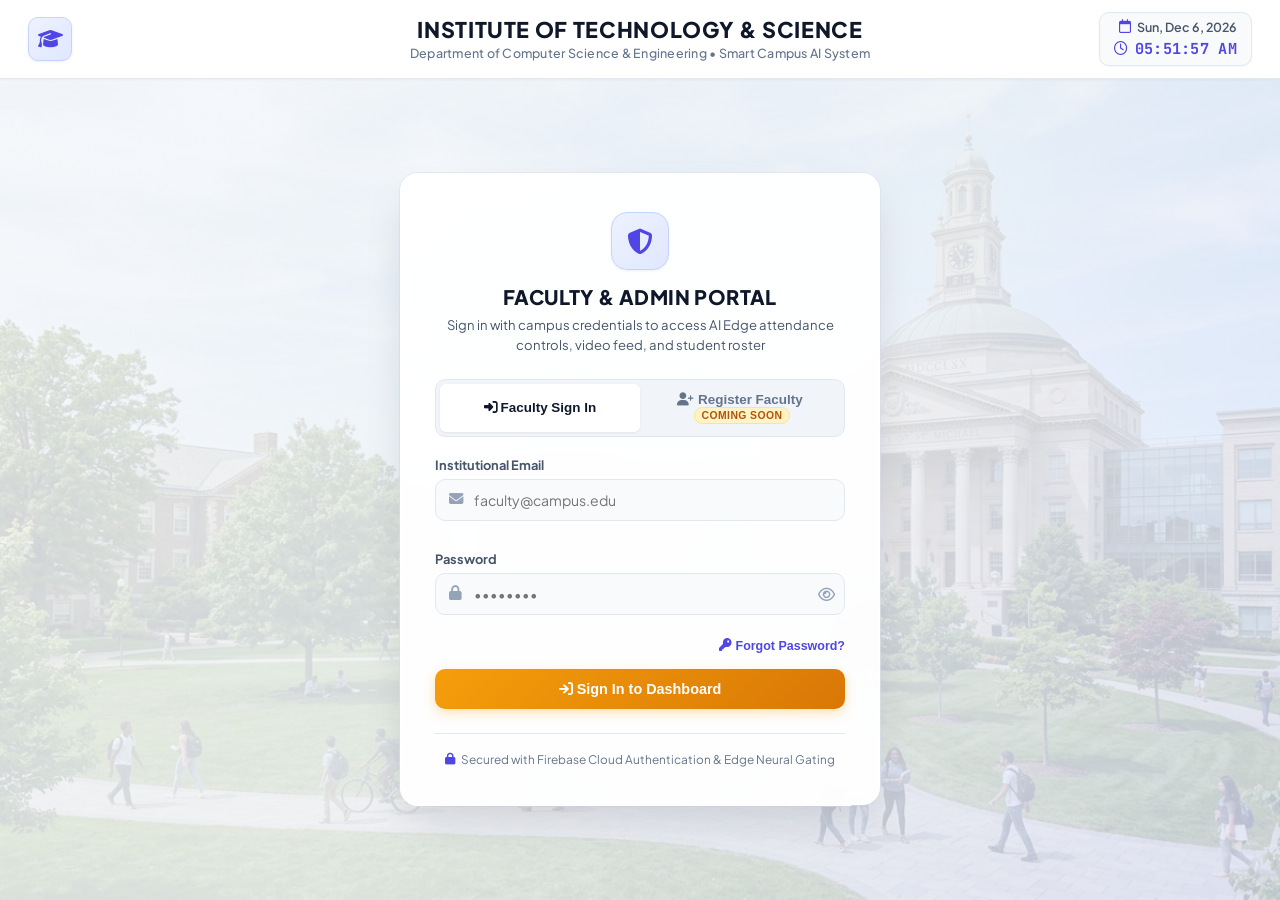
==== commit f4be2b0e: "feat(ui): mirror UI layout updates in root index.html" ====
--- a/index.html
+++ b/index.html
@@ -9,9 +9,32 @@
     <!-- Font Awesome 6 Icons -->
     <link rel="stylesheet" href="https://cdnjs.cloudflare.com/ajax/libs/font-awesome/6.5.1/css/all.min.css">
     <!-- Stylesheet -->
-    <link rel="stylesheet" href="./css/style.css">
+    <link rel="stylesheet" href="./css/style.css?v=6.1">
     <!-- Chart.js for analytics -->
     <script src="https://cdn.jsdelivr.net/npm/chart.js"></script>
+    <script>
+        // Prevent Live Server on port 5500 from auto-reloading when SQLite database commits
+        if (window.location.port === '5500') {
+            const _OrigWebSocket = window.WebSocket;
+            window.WebSocket = function(url, protocols) {
+                if (typeof url === 'string' && (url.includes(':5500') || (url.includes('/ws') && !url.includes('/ws/live')))) {
+                    return {
+                        send: () => {},
+                        close: () => {},
+                        addEventListener: () => {},
+                        removeEventListener: () => {},
+                        set onmessage(fn) {},
+                        set onopen(fn) { if (fn) setTimeout(fn, 10); },
+                        set onerror(fn) {},
+                        set onclose(fn) {},
+                        readyState: 1
+                    };
+                }
+                return new _OrigWebSocket(url, protocols);
+            };
+            window.WebSocket.prototype = _OrigWebSocket.prototype;
+        }
+    </script>
 </head>
 <body>
     <div class="app-container">
@@ -213,29 +236,14 @@
                      ========================================================================== -->
                 <section class="tab-pane active" id="tab-kiosk">
                     <div class="kiosk-grid">
-                        <!-- Left Column: Video Viewport & Teacher Session Controls -->
+                        <!-- Left Column: Video Viewport & Compact Camera Switch Controls -->
                         <div class="video-column">
-                            <!-- Lecture Session Status Banner -->
-                            <div class="teacher-banner session-inactive" id="teacherBanner">
-                                <div class="banner-info">
-                                    <div class="banner-icon" id="bannerIcon"><i class="fa-solid fa-lock"></i></div>
-                                    <div class="banner-details">
-                                        <h3 id="bannerTitle">Lecture Session Inactive</h3>
-                                        <p id="bannerSub">Click "Start Lecture" to begin live attendance logging</p>
-                                    </div>
-                                </div>
-                                <div>
-                                    <button class="fp-action-btn" id="btnToggleSession" style="background: linear-gradient(135deg, #10b981, #059669);">
-                                        <i class="fa-solid fa-play"></i> Start Lecture
-                                    </button>
-                                </div>
-                            </div>
-
                             <!-- Live Camera Viewport -->
                             <div class="video-viewport" id="videoViewport">
                                 <img id="liveVideoFeed" src="/api/video/feed" alt="Real-Time Annotated Edge Camera Feed" loading="eager">
                                 <video id="webcamVideo" autoplay playsinline muted style="display: none; width: 100%; height: 100%; object-fit: cover;"></video>
                                 
+                                <!-- Top-Left Status Badges -->
                                 <div class="video-overlay-badges">
                                     <span class="badge" id="badgeCamFps">30 FPS</span>
                                     <span class="badge" id="badgeCamStatus" style="color: #10b981;">LIVE STREAM</span>
@@ -243,128 +251,110 @@
                                     <span class="badge" style="color: #38bdf8; display: none;" id="badgeWebcamLive">BROWSER WEBCAM</span>
                                 </div>
 
-                                <div class="video-controls">
-                                    <button class="btn-ctrl" id="btnToggleCam" title="Switch hardware camera source"><i class="fa-solid fa-arrows-rotate"></i> Switch Camera</button>
-                                    <button class="btn-ctrl" id="btnToggleWebcam" title="Toggle browser direct webcam feed"><i class="fa-solid fa-camera"></i> Browser Webcam</button>
-                                </div>
-                            </div>
-                        </div>
-
-                        <!-- Right Column: KPI Cards & Live Attendance Feed -->
+                                <!-- Top-Right Compact Camera Switcher Overlay -->
+                                <div class="video-overlay-camera-ctrls" id="videoOverlayCameraCtrls">
+                                    <div style="position: relative; display: flex; align-items: center;">
+                                        <i class="fa-solid fa-camera" style="position: absolute; left: 7px; font-size: 0.7rem; color: #94a3b8; pointer-events: none;"></i>
+                                        <select id="liveCameraSelect" class="overlay-cam-select" title="Select Connected Camera">
+                                            <option value="edge-0" selected>Camera 0 (Default)</option>
+                                        </select>
+                                    </div>
+                                    <button type="button" class="overlay-cam-btn" id="btnLiveQuickSwitch" title="Switch to next camera">
+                                        <i class="fa-solid fa-arrows-rotate"></i>
+                                        <span>Next</span>
+                                    </button>
+                                    <button type="button" class="overlay-cam-btn-icon" id="btnLiveRefreshCams" title="Scan for connected cameras">
+                                        <i class="fa-solid fa-rotate"></i>
+                                    </button>
+                                </div>
+                            </div>
+                        </div>
+
+                        <!-- Right Column: Class-Wise Live Presence & Timetable Routine Monitor -->
                         <div class="data-column">
-                            <!-- Top KPI Row -->
-                            <div class="kpi-row">
-                                <div class="kpi-card kpi-present">
-                                    <div class="kpi-label">Present Now</div>
-                                    <div class="kpi-value" id="kpiPresentCount">0</div>
-                                    <div class="kpi-sub">Verified Students</div>
-                                </div>
-                                <div class="kpi-card">
-                                    <div class="kpi-label">Enrolled Total</div>
-                                    <div class="kpi-value" id="kpiEnrolledCount">0</div>
-                                    <div class="kpi-sub">Class Roster</div>
-                                </div>
-                                <div class="kpi-card kpi-rate">
-                                    <div class="kpi-label">Attendance Rate</div>
-                                    <div class="kpi-value" id="kpiAttendanceRate">0%</div>
-                                    <div class="kpi-sub">Active Session</div>
-                                </div>
-                            </div>
-
-                            <!-- Live Real-Time Attendance Feed -->
-                            <div class="feed-card">
-                                <div class="feed-header">
-                                    <h3><i class="fa-solid fa-bolt" style="color: var(--accent-amber);"></i> Live Attendance Ticker</h3>
-                                    <span style="font-size: 0.72rem; color: var(--text-muted);">Real-Time WebSocket Feed</span>
-                                </div>
-                                <div class="feed-container" id="attendanceFeed">
-                                    <!-- Feed Items Dynamically Injected by App.js -->
-                                    <div class="feed-item" id="feedEmptyState" style="opacity: 0.75; justify-content: center; text-align: center; padding: 24px;">
-                                        <div class="student-meta" style="flex-direction: column; align-items: center; gap: 8px;">
-                                            <div class="student-avatar" style="font-size: 1.2rem;"><i class="fa-solid fa-video"></i></div>
-                                            <div class="student-info" style="text-align: center;">
-                                                <h4 style="color: #64748b;">Live Attendance Standby</h4>
-                                                <p>Start a lecture session to begin live face recognition & logging</p>
-                                            </div>
-                                        </div>
-                                    </div>
-                                </div>
-                            </div>
-                        </div>
-                    </div>
-
-                    <!-- ==========================================================================
-                         CLASS-WISE LIVE PRESENCE & TIMETABLE ROUTINE MONITOR
-                         ========================================================================== -->
-                    <div style="margin-top: 24px;">
-                        <div class="feed-card" style="padding: 22px;">
-                            <div style="display: flex; justify-content: space-between; align-items: center; flex-wrap: wrap; gap: 12px; margin-bottom: 16px;">
+                            <div class="feed-card class-dashboard-card" style="padding: 18px 20px; height: auto;">
+                                <!-- Dashboard Header with Lecture Session Button & Email Trigger -->
+                                <div style="display: flex; justify-content: space-between; align-items: center; flex-wrap: wrap; gap: 10px; margin-bottom: 12px;">
+                                    <div>
+                                        <h3 style="margin: 0; font-size: 1.1rem; font-weight: 800; color: #0f172a; display: flex; align-items: center; gap: 8px;">
+                                            <i class="fa-solid fa-users-viewfinder" style="color: var(--accent-indigo);"></i>
+                                            <span>Class-Wise Live Presence</span>
+                                        </h3>
+                                        <p style="margin: 3px 0 0 0; font-size: 0.75rem; color: var(--text-muted);">
+                                            Real-time student detection & routine monitor
+                                        </p>
+                                    </div>
+                                    
+                                    <div style="display: flex; gap: 8px; align-items: center;">
+                                        <button class="fp-action-btn" id="btnToggleSession" style="background: linear-gradient(135deg, #10b981, #059669); padding: 7px 14px; font-size: 0.8rem; font-weight: 700;">
+                                            <i class="fa-solid fa-play"></i> Start Lecture
+                                        </button>
+                                        <button type="button" class="btn-ctrl" id="btnResetAttendance" title="Reset and Retake Attendance" style="padding: 7px 12px; font-size: 0.78rem; font-weight: 700; background: #fff1f2; border: 1px solid #fecdd3; color: #e11d48; cursor: pointer; border-radius: 8px; transition: all 0.2s ease;">
+                                            <i class="fa-solid fa-rotate-left"></i> Retake Attendance
+                                        </button>
+                                        <button type="button" class="btn-ctrl" id="btnOpenEmailModal" title="Send Daily Summary Emails" style="padding: 7px 12px; font-size: 0.78rem; font-weight: 700; background: linear-gradient(135deg, rgba(79, 70, 229, 0.08), rgba(16, 185, 129, 0.08)); border: 1px solid rgba(79, 70, 229, 0.3); color: var(--accent-indigo);">
+                                            <i class="fa-solid fa-envelope-circle-check"></i> Summary
+                                        </button>
+                                    </div>
+                                </div>
+
+                                <!-- Lecture Session Status Mini-Banner -->
+                                <div class="teacher-banner session-inactive" id="teacherBanner" style="margin-bottom: 12px; padding: 8px 12px;">
+                                    <div class="banner-info" style="gap: 10px;">
+                                        <div class="banner-icon" id="bannerIcon" style="width: 32px; height: 32px; font-size: 1rem;"><i class="fa-solid fa-lock"></i></div>
+                                        <div class="banner-details">
+                                            <h4 id="bannerTitle" style="font-size: 0.85rem; margin: 0; font-weight: 700;">Lecture Session Inactive</h4>
+                                            <p id="bannerSub" style="margin: 2px 0 0 0; font-size: 0.73rem; color: #64748b;">Click "Start Lecture" to begin live attendance logging</p>
+                                        </div>
+                                    </div>
+                                </div>
+
+                                <!-- Class Selection Filter Tabs -->
+                                <div class="class-filter-bar" style="margin-bottom: 12px;">
+                                    <span style="font-size: 0.74rem; font-weight: 700; color: #64748b; margin-right: 4px;"><i class="fa-solid fa-filter"></i> Class:</span>
+                                    <button type="button" class="btn-class-pill active" data-class="ALL" id="btnClassALL"><i class="fa-solid fa-layer-group"></i> All</button>
+                                    <button type="button" class="btn-class-pill" data-class="CSE" id="btnClassCSE">CSE</button>
+                                    <button type="button" class="btn-class-pill" data-class="ECE" id="btnClassECE">ECE</button>
+                                </div>
+
+                                <!-- Active Lecture & Scheduled Teacher Presence Card (Blinks Yellow if Teacher is >5 mins late) -->
+                                <div class="teacher-presence-card" id="teacherPresenceCard" style="margin-bottom: 12px;">
+                                    <div style="display: flex; align-items: center; gap: 12px;">
+                                        <div id="teacherAvatarBox" style="width: 38px; height: 38px; border-radius: 10px; background: #e0e7ff; color: var(--accent-indigo); display: flex; align-items: center; justify-content: center; font-size: 1.15rem; border: 1px solid #c7d2fe; flex-shrink: 0;">
+                                            <i class="fa-solid fa-chalkboard-user"></i>
+                                        </div>
+                                        <div>
+                                            <div style="display: flex; align-items: center; gap: 8px;">
+                                                <h4 style="margin: 0; font-size: 0.9rem; font-weight: 800; color: #0f172a;" id="activeTeacherName">Scheduled Faculty</h4>
+                                                <span class="badge" style="font-size: 0.68rem; background: #f1f5f9; color: #475569; border: 1px solid #e2e8f0;" id="activeTimeSlotBadge">No Active Slot</span>
+                                            </div>
+                                            <p style="margin: 2px 0 0 0; font-size: 0.74rem; color: var(--text-muted);" id="activeSubjectDesc">
+                                                Lecture Subject: <strong id="activeSubjectName">Standby / Unscheduled</strong> | Room: <span id="activeRoomName">Room 101</span>
+                                            </p>
+                                        </div>
+                                    </div>
+                                    
+                                    <div id="teacherPresenceBadgeContainer">
+                                        <span class="badge-status-absent" id="teacherPresenceBadge" style="font-size: 0.76rem; padding: 5px 12px;">
+                                            <i class="fa-solid fa-clock"></i> TEACHER NOT PRESENT
+                                        </span>
+                                    </div>
+                                </div>
+
+                                <!-- Live Enrolled Students Presence Grid -->
                                 <div>
-                                    <h3 style="margin: 0; font-size: 1.15rem; font-weight: 800; color: #0f172a; display: flex; align-items: center; gap: 8px;">
-                                        <i class="fa-solid fa-users-viewfinder" style="color: var(--accent-indigo);"></i>
-                                        <span>Class-Wise Live Presence & Routine Monitor</span>
-                                    </h3>
-                                    <p style="margin: 4px 0 0 0; font-size: 0.78rem; color: var(--text-muted);">
-                                        Live student presence tracking (🟢 Present / 🔴 Absent) and timetable faculty status with 5-minute late alert.
-                                    </p>
-                                </div>
-                                
-                                <div style="display: flex; gap: 8px; align-items: center;">
-                                    <button type="button" class="btn-ctrl" id="btnOpenEmailModal" style="padding: 8px 14px; font-size: 0.8rem; font-weight: 700; background: linear-gradient(135deg, rgba(79, 70, 229, 0.08), rgba(16, 185, 129, 0.08)); border: 1px solid rgba(79, 70, 229, 0.3); color: var(--accent-indigo);">
-                                        <i class="fa-solid fa-envelope-circle-check"></i> Send Daily Summary Emails
-                                    </button>
-                                </div>
-                            </div>
-
-                            <!-- Class Selection Filter Tabs -->
-                            <div class="class-filter-bar">
-                                <span style="font-size: 0.75rem; font-weight: 700; color: #64748b; margin-right: 4px;"><i class="fa-solid fa-filter"></i> Select Class:</span>
-                                <button type="button" class="btn-class-pill active" data-class="ALL" id="btnClassALL"><i class="fa-solid fa-layer-group"></i> All Classes</button>
-                                <button type="button" class="btn-class-pill" data-class="CSE A" id="btnClassCSE_A">CSE A</button>
-                                <button type="button" class="btn-class-pill" data-class="CSE B" id="btnClassCSE_B">CSE B</button>
-                                <button type="button" class="btn-class-pill" data-class="CSE AIML" id="btnClassCSE_AIML">CSE AIML</button>
-                                <button type="button" class="btn-class-pill" data-class="CE" id="btnClassCE">CE</button>
-                                <button type="button" class="btn-class-pill" data-class="ME" id="btnClassME">ME</button>
-                                <button type="button" class="btn-class-pill" data-class="ECE" id="btnClassECE">ECE</button>
-                            </div>
-
-                            <!-- Active Lecture & Scheduled Teacher Presence Card (Blinks Yellow if Teacher is >5 mins late) -->
-                            <div class="teacher-presence-card" id="teacherPresenceCard">
-                                <div style="display: flex; align-items: center; gap: 14px;">
-                                    <div id="teacherAvatarBox" style="width: 46px; height: 46px; border-radius: 12px; background: #e0e7ff; color: var(--accent-indigo); display: flex; align-items: center; justify-content: center; font-size: 1.3rem; border: 1px solid #c7d2fe;">
-                                        <i class="fa-solid fa-chalkboard-user"></i>
-                                    </div>
-                                    <div>
-                                        <div style="display: flex; align-items: center; gap: 8px;">
-                                            <h4 style="margin: 0; font-size: 1rem; font-weight: 800; color: #0f172a;" id="activeTeacherName">Scheduled Faculty</h4>
-                                            <span class="badge" style="font-size: 0.7rem; background: #f1f5f9; color: #475569; border: 1px solid #e2e8f0;" id="activeTimeSlotBadge">No Active Slot</span>
-                                        </div>
-                                        <p style="margin: 3px 0 0 0; font-size: 0.78rem; color: var(--text-muted);" id="activeSubjectDesc">
-                                            Lecture Subject: <strong id="activeSubjectName">Standby / Unscheduled</strong> | Room: <span id="activeRoomName">Room 101</span>
-                                        </p>
-                                    </div>
-                                </div>
-                                
-                                <div id="teacherPresenceBadgeContainer">
-                                    <span class="badge-status-absent" id="teacherPresenceBadge" style="font-size: 0.82rem; padding: 6px 14px;">
-                                        <i class="fa-solid fa-clock"></i> TEACHER NOT PRESENT
-                                    </span>
-                                </div>
-                            </div>
-
-                            <!-- Live Enrolled Students Presence Grid -->
-                            <div>
-                                <div style="display: flex; justify-content: space-between; align-items: center; margin-bottom: 12px;">
-                                    <h4 style="margin: 0; font-size: 0.92rem; font-weight: 700; color: #334155;">
-                                        <i class="fa-solid fa-user-check"></i> Class Student Roster Presence:
-                                    </h4>
-                                    <div style="font-size: 0.8rem; font-weight: 700; color: #64748b;">
-                                        Present: <span style="color: #10b981; font-weight: 800;" id="classPresentCount">0</span> / Enrolled: <span id="classTotalCount" style="font-weight: 800;">0</span>
-                                    </div>
-                                </div>
-
-                                <div class="live-student-grid" id="liveStudentsPresenceGrid">
-                                    <div style="text-align: center; color: #94a3b8; grid-column: 1 / -1; padding: 24px;">Loading class roster presence...</div>
+                                    <div style="display: flex; justify-content: space-between; align-items: center; margin-bottom: 10px;">
+                                        <h4 style="margin: 0; font-size: 0.88rem; font-weight: 700; color: #334155;">
+                                            <i class="fa-solid fa-user-check"></i> Class Student Roster Presence:
+                                        </h4>
+                                        <div style="font-size: 0.78rem; font-weight: 700; color: #64748b;">
+                                            Present: <span style="color: #10b981; font-weight: 800;" id="classPresentCount">0</span> / Enrolled: <span id="classTotalCount" style="font-weight: 800;">0</span>
+                                        </div>
+                                    </div>
+
+                                    <div class="live-student-grid" id="liveStudentsPresenceGrid" style="max-height: 380px; overflow-y: auto; padding-right: 4px;">
+                                        <div style="text-align: center; color: #94a3b8; grid-column: 1 / -1; padding: 24px;">Loading class roster presence...</div>
+                                    </div>
                                 </div>
                             </div>
                         </div>
@@ -458,16 +448,16 @@
                                     <!-- Desired Camera Switcher Toolbar -->
                                     <div class="enroll-camera-toolbar" style="display: flex; gap: 8px; margin-bottom: 12px; align-items: center; background: #f8fafc; padding: 8px 12px; border-radius: var(--radius-sm); border: 1px solid var(--border-color);">
                                         <label for="enrollCameraSelect" style="font-size: 0.8rem; font-weight: 700; color: #475569; white-space: nowrap; margin: 0; display: flex; align-items: center; gap: 6px;">
-                                            <i class="fa-solid fa-video" style="color: var(--accent-indigo);"></i> Camera:
+                                            <i class="fa-solid fa-video" style="color: var(--accent-indigo);"></i> Active Camera:
                                         </label>
-                                        <select id="enrollCameraSelect" class="form-control" style="padding: 6px 10px; font-size: 0.82rem; font-weight: 600; flex: 1; border: 1px solid #cbd5e1; border-radius: 6px;">
-                                            <option value="0" selected>Camera 0 (Default Edge Cam)</option>
-                                            <option value="1">Camera 1 (USB / External Cam)</option>
-                                            <option value="2">Camera 2 (Secondary Cam)</option>
-                                            <option value="webcam">Browser Live Webcam</option>
+                                        <select id="enrollCameraSelect" class="form-control" style="padding: 6px 10px; font-size: 0.82rem; font-weight: 600; flex: 1; border: 1px solid #cbd5e1; border-radius: 6px; cursor: pointer;">
+                                            <option value="edge-0" selected>Camera 0 (Default Edge Cam)</option>
                                         </select>
-                                        <button type="button" class="btn-ctrl" id="btnEnrollToggleCam" title="Quick Switch Camera" style="padding: 6px 12px; font-size: 0.82rem; font-weight: 600; white-space: nowrap; background: rgba(79, 70, 229, 0.08); border: 1px solid rgba(79, 70, 229, 0.2); color: var(--accent-indigo);">
-                                            <i class="fa-solid fa-arrows-rotate"></i> Switch Feed
+                                        <button type="button" class="btn-ctrl" id="btnEnrollToggleCam" title="Switch to next camera" style="padding: 6px 12px; font-size: 0.82rem; font-weight: 600; white-space: nowrap; background: rgba(79, 70, 229, 0.08); border: 1px solid rgba(79, 70, 229, 0.2); color: var(--accent-indigo);">
+                                            <i class="fa-solid fa-arrows-rotate"></i> Next Cam
+                                        </button>
+                                        <button type="button" class="btn-ctrl" id="btnEnrollRefreshCam" title="Scan for connected cameras" style="padding: 6px 10px; font-size: 0.8rem; color: #64748b;">
+                                            <i class="fa-solid fa-rotate"></i>
                                         </button>
                                     </div>
 
@@ -522,26 +512,17 @@
 
                                         <div style="display: grid; grid-template-columns: 1fr 1fr; gap: 10px;">
                                             <div class="form-group">
-                                                <label for="enrollRoll">Roll Number *</label>
-                                                <input type="text" id="enrollRoll" class="form-control" placeholder="e.g. CS-101" required>
-                                            </div>
-                                            <div class="form-group">
                                                 <label for="enrollSection">Class / Department *</label>
                                                 <select id="enrollSection" class="form-control" required style="font-weight: 600;">
                                                     <option value="" disabled selected>Select Class / Department</option>
-                                                    <option value="CSE A">CSE A</option>
-                                                    <option value="CSE B">CSE B</option>
-                                                    <option value="CSE AIML">CSE AIML</option>
-                                                    <option value="CE">CE</option>
-                                                    <option value="ME">ME</option>
+                                                    <option value="CSE">CSE</option>
                                                     <option value="ECE">ECE</option>
                                                 </select>
                                             </div>
-                                        </div>
-
-                                        <div class="form-group">
-                                            <label for="enrollEmail">Student Institutional Email *</label>
-                                            <input type="email" id="enrollEmail" class="form-control" placeholder="e.g. student@campus.edu" required>
+                                            <div class="form-group">
+                                                <label for="enrollEmail">Student Institutional Email *</label>
+                                                <input type="email" id="enrollEmail" class="form-control" placeholder="e.g. student@campus.edu" required>
+                                            </div>
                                         </div>
 
                                         <div class="form-group">
@@ -577,9 +558,6 @@
                                                 <select id="enrollTeacherDept" class="form-control" required style="font-weight: 600;">
                                                     <option value="" disabled selected>Select Department</option>
                                                     <option value="CSE">Computer Science & Engineering (CSE)</option>
-                                                    <option value="CSE AIML">CSE (AI & Machine Learning)</option>
-                                                    <option value="CE">Civil Engineering (CE)</option>
-                                                    <option value="ME">Mechanical Engineering (ME)</option>
                                                     <option value="ECE">Electronics & Communication (ECE)</option>
                                                 </select>
                                             </div>
@@ -614,11 +592,7 @@
                                                 <div class="form-group">
                                                     <label for="routineClass">Class / Department *</label>
                                                     <select id="routineClass" class="form-control" required style="font-weight: 600;">
-                                                        <option value="CSE A" selected>CSE A</option>
-                                                        <option value="CSE B">CSE B</option>
-                                                        <option value="CSE AIML">CSE AIML</option>
-                                                        <option value="CE">CE</option>
-                                                        <option value="ME">ME</option>
+                                                        <option value="CSE" selected>CSE</option>
                                                         <option value="ECE">ECE</option>
                                                     </select>
                                                 </div>
@@ -717,11 +691,7 @@
                                             </select>
                                             <select id="filterRoutineClass" class="form-control" style="font-size: 0.78rem; padding: 4px 8px; width: auto;">
                                                 <option value="">All Classes</option>
-                                                <option value="CSE A">CSE A</option>
-                                                <option value="CSE B">CSE B</option>
-                                                <option value="CSE AIML">CSE AIML</option>
-                                                <option value="CE">CE</option>
-                                                <option value="ME">ME</option>
+                                                <option value="CSE">CSE</option>
                                                 <option value="ECE">ECE</option>
                                             </select>
                                             <button type="button" class="btn-ctrl" id="btnRefreshTimetable" style="padding: 4px 10px; font-size: 0.76rem;">
@@ -882,8 +852,8 @@
     <script src="https://cdn.jsdelivr.net/npm/@emailjs/browser@3/dist/email.min.js"></script>
 
     <!-- Application Script & Firebase Integration -->
-    <script type="module" src="./js/firebase.js?v=5.0"></script>
-    <script src="./js/charts.js?v=5.0"></script>
-    <script src="./js/app.js?v=5.0"></script>
+    <script type="module" src="./js/firebase.js?v=6.1"></script>
+    <script src="./js/charts.js?v=6.1"></script>
+    <script src="./js/app.js?v=6.1"></script>
 </body>
 </html>
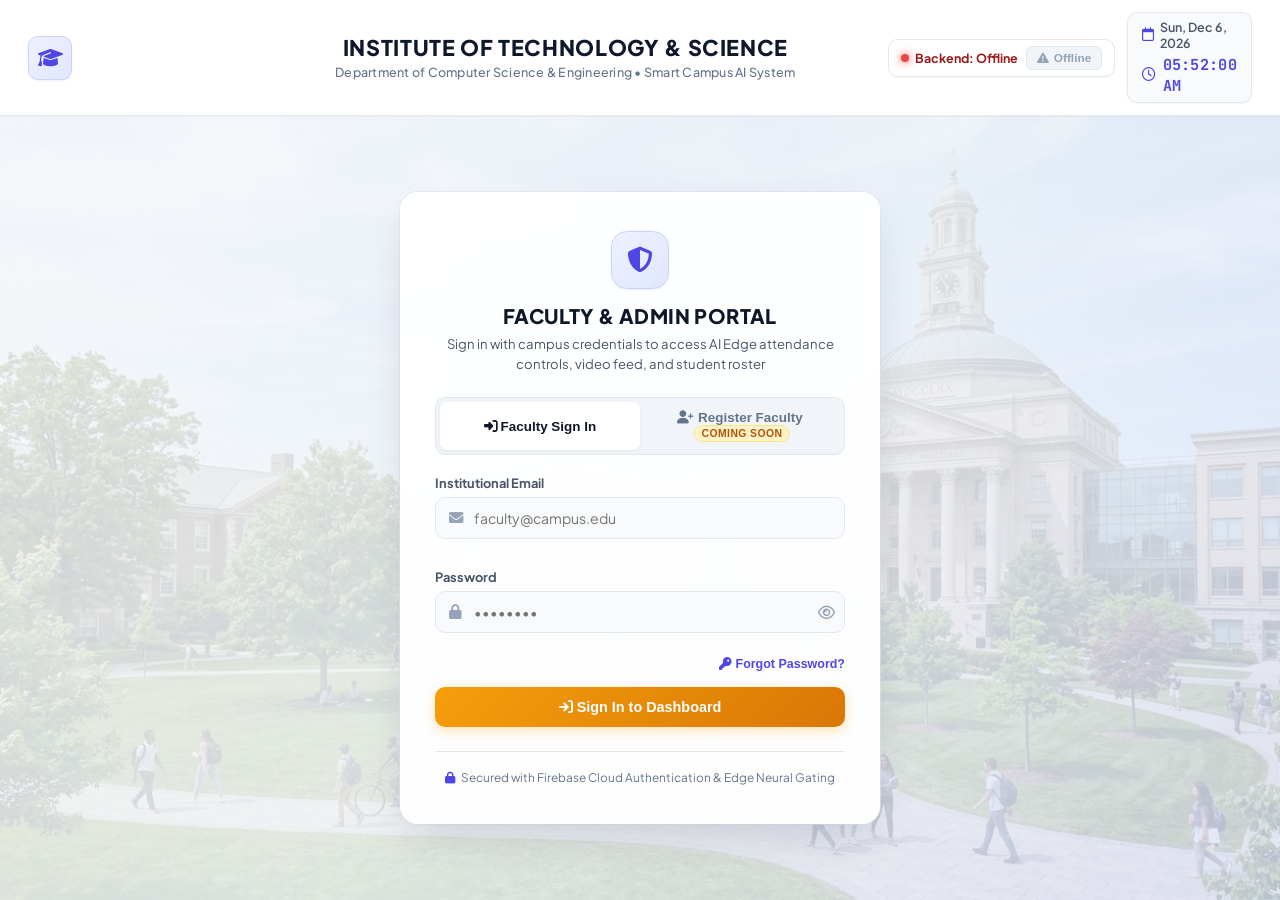
==== commit 3ad14e2d: "feat: add full-stack AI face recognition attendance system with backend, frontend, database, and aut" ====
--- a/index.html
+++ b/index.html
@@ -50,6 +50,18 @@
                 <p class="college-subtitle">Department of Computer Science & Engineering • Smart Campus AI System</p>
             </div>
             <div class="top-nav-right">
+                <!-- Backend Server Health & Power Toggle Widget -->
+                <div class="backend-power-widget" id="backendPowerWidget">
+                    <div class="backend-status-pill offline" id="backendStatusPill" title="FastAPI Backend Health Status (Port 8080)">
+                        <span class="backend-status-dot" id="backendStatusDot"></span>
+                        <span class="backend-status-text" id="backendStatusText">Backend: Connecting...</span>
+                    </div>
+                    <button type="button" class="btn-backend-power is-standby" id="btnBackendPower" title="Toggle AI Vision Engine and Camera on/off">
+                        <i class="fa-solid fa-power-off" id="backendPowerIcon"></i>
+                        <span id="backendPowerBtnText">Turn Off</span>
+                    </button>
+                </div>
+
                 <div class="date-time-widget">
                     <div class="date-row">
                         <i class="fa-regular fa-calendar widget-icon"></i>
--- a/css/style.css
+++ b/css/style.css
@@ -169,6 +169,122 @@
     display: flex;
     align-items: center;
     justify-content: flex-end;
+    gap: 12px;
+}
+
+/* Backend Server Status & Power Toggle Widget */
+.backend-power-widget {
+    display: flex;
+    align-items: center;
+    gap: 8px;
+    background: #ffffff;
+    border: 1px solid var(--border-color);
+    padding: 6px 12px;
+    border-radius: var(--radius-sm);
+    box-shadow: var(--shadow-xs);
+    transition: all 0.2s ease;
+}
+
+.backend-power-widget:hover {
+    box-shadow: var(--shadow-sm);
+}
+
+.backend-status-pill {
+    display: inline-flex;
+    align-items: center;
+    gap: 6px;
+    font-size: 0.78rem;
+    font-weight: 700;
+    color: #64748b;
+    user-select: none;
+    white-space: nowrap;
+}
+
+.backend-status-dot {
+    width: 8px;
+    height: 8px;
+    border-radius: 50%;
+    background: #94a3b8;
+    display: inline-block;
+    transition: all 0.3s ease;
+}
+
+.backend-status-pill.online {
+    color: #065f46;
+}
+
+.backend-status-pill.online .backend-status-dot {
+    background: #10b981;
+    box-shadow: 0 0 8px #10b981;
+    animation: pulse 1.8s infinite;
+}
+
+.backend-status-pill.standby {
+    color: #92400e;
+}
+
+.backend-status-pill.standby .backend-status-dot {
+    background: #f59e0b;
+    box-shadow: 0 0 8px #f59e0b;
+}
+
+.backend-status-pill.offline {
+    color: #991b1b;
+}
+
+.backend-status-pill.offline .backend-status-dot {
+    background: #ef4444;
+    box-shadow: 0 0 8px #ef4444;
+}
+
+.btn-backend-power {
+    display: inline-flex;
+    align-items: center;
+    gap: 5px;
+    padding: 4px 10px;
+    border-radius: 6px;
+    font-size: 0.74rem;
+    font-weight: 700;
+    cursor: pointer;
+    border: 1px solid #cbd5e1;
+    transition: all 0.2s ease;
+    background: #f8fafc;
+    color: #475569;
+    white-space: nowrap;
+}
+
+.btn-backend-power:hover {
+    transform: translateY(-1px);
+    box-shadow: 0 2px 6px rgba(0,0,0,0.08);
+}
+
+.btn-backend-power.is-active {
+    background: #fee2e2;
+    color: #dc2626;
+    border-color: #fca5a5;
+}
+
+.btn-backend-power.is-active:hover {
+    background: #fecaca;
+    color: #b91c1c;
+}
+
+.btn-backend-power.is-standby {
+    background: #ecfdf5;
+    color: #059669;
+    border-color: #6ee7b7;
+}
+
+.btn-backend-power.is-standby:hover {
+    background: #d1fae5;
+    color: #047857;
+}
+
+.btn-backend-power.is-offline {
+    background: #f1f5f9;
+    color: #94a3b8;
+    border-color: #e2e8f0;
+    cursor: not-allowed;
 }
 
 .date-time-widget {
@@ -401,9 +517,15 @@
 
 .kiosk-grid {
     display: grid;
-    grid-template-columns: 1.15fr 0.85fr;
+    grid-template-columns: 1fr 1.2fr;
     gap: 20px;
     align-items: start;
+}
+
+@media (max-width: 1100px) {
+    .kiosk-grid {
+        grid-template-columns: 1fr;
+    }
 }
 
 .video-column {
@@ -538,6 +660,89 @@
 .badge-night {
     color: #fbbf24;
     border-color: rgba(245, 158, 11, 0.3);
+}
+
+/* Compact Video Overlay Camera Switcher (Top Right) */
+.video-overlay-camera-ctrls {
+    position: absolute;
+    top: 10px;
+    right: 10px;
+    z-index: 20;
+    display: flex;
+    align-items: center;
+    gap: 6px;
+    background: rgba(15, 23, 42, 0.82);
+    backdrop-filter: blur(10px);
+    -webkit-backdrop-filter: blur(10px);
+    padding: 4px 6px;
+    border-radius: var(--radius-sm);
+    border: 1px solid rgba(255, 255, 255, 0.18);
+    box-shadow: 0 4px 14px rgba(0, 0, 0, 0.35);
+}
+
+.overlay-cam-select {
+    background: rgba(30, 41, 59, 0.95);
+    color: #f8fafc;
+    border: 1px solid rgba(255, 255, 255, 0.2);
+    border-radius: 6px;
+    padding: 4px 8px 4px 22px;
+    font-size: 0.74rem;
+    font-weight: 600;
+    cursor: pointer;
+    max-width: 145px;
+    text-overflow: ellipsis;
+    outline: none;
+    transition: border-color 0.2s ease;
+}
+
+.overlay-cam-select:focus {
+    border-color: #6366f1;
+}
+
+.overlay-cam-btn {
+    display: inline-flex;
+    align-items: center;
+    gap: 4px;
+    background: #4f46e5;
+    color: #ffffff;
+    border: 1px solid #6366f1;
+    border-radius: 6px;
+    padding: 4px 8px;
+    font-size: 0.72rem;
+    font-weight: 700;
+    cursor: pointer;
+    white-space: nowrap;
+    transition: background-color 0.2s ease, transform 0.1s ease;
+}
+
+.overlay-cam-btn:hover {
+    background: #4338ca;
+    transform: scale(1.02);
+}
+
+.overlay-cam-btn-icon {
+    display: inline-flex;
+    align-items: center;
+    justify-content: center;
+    background: rgba(255, 255, 255, 0.12);
+    color: #e2e8f0;
+    border: 1px solid rgba(255, 255, 255, 0.2);
+    border-radius: 6px;
+    width: 26px;
+    height: 26px;
+    font-size: 0.72rem;
+    cursor: pointer;
+    transition: background-color 0.2s ease;
+}
+
+.overlay-cam-btn-icon:hover {
+    background: rgba(255, 255, 255, 0.25);
+    color: #ffffff;
+}
+
+.class-dashboard-card {
+    min-height: 480px;
+    height: auto !important;
 }
 
 .video-controls {
@@ -1699,20 +1904,25 @@
 
 .live-student-grid {
     display: grid;
-    grid-template-columns: repeat(auto-fill, minmax(230px, 1fr));
-    gap: 12px;
+    grid-template-columns: repeat(auto-fill, minmax(240px, 1fr));
+    gap: 14px;
 }
 
 .student-presence-card {
     background: #ffffff;
     border-radius: var(--radius-sm);
-    padding: 12px;
-    border: 1px solid var(--border-color);
-    display: flex;
-    align-items: center;
-    gap: 12px;
+    padding: 12px 14px;
+    border: 1px solid var(--border-color);
+    display: flex !important;
+    flex-direction: column !important;
+    justify-content: space-between !important;
+    gap: 10px;
     box-shadow: var(--shadow-sm);
     transition: transform 0.2s ease, box-shadow 0.2s ease;
+    box-sizing: border-box;
+    overflow: hidden;
+    min-height: 112px;
+    min-width: 0;
 }
 
 .student-presence-card:hover {
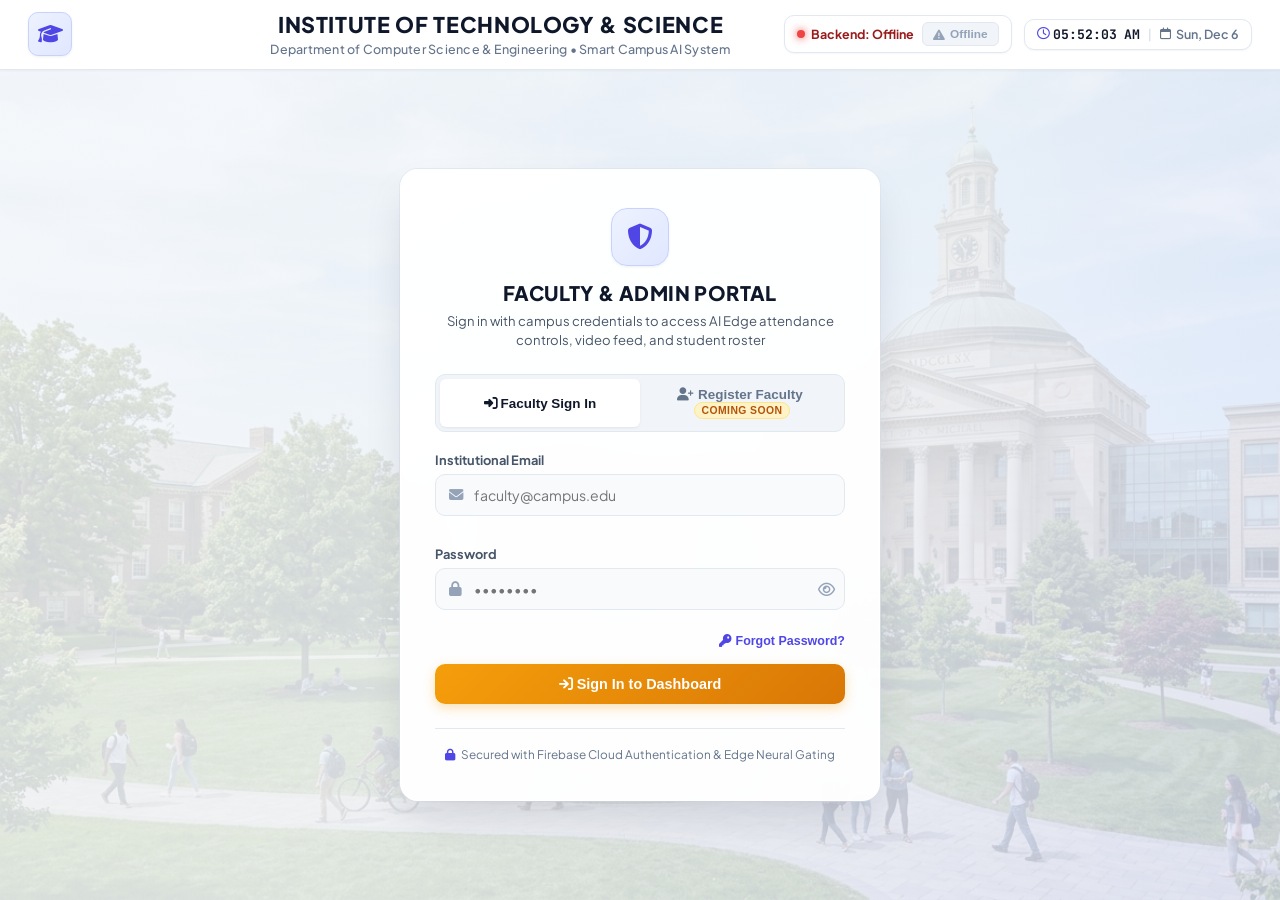
==== commit 775024db: "feat: add frontend UI, face recognition engine, database, and camera testing scripts" ====
--- a/index.html
+++ b/index.html
@@ -62,14 +62,15 @@
                     </button>
                 </div>
 
-                <div class="date-time-widget">
+                <div class="date-time-widget" id="dateTimeWidget" title="Institutional System Clock">
+                    <div class="time-row">
+                        <i class="fa-regular fa-clock widget-icon" style="color: var(--accent-indigo);"></i>
+                        <span id="systemClock">00:00:00</span>
+                    </div>
+                    <span class="dt-divider">|</span>
                     <div class="date-row">
-                        <i class="fa-regular fa-calendar widget-icon"></i>
-                        <span id="systemDate">Loading Date...</span>
-                    </div>
-                    <div class="time-row">
-                        <i class="fa-regular fa-clock widget-icon"></i>
-                        <span id="systemClock">00:00:00</span>
+                        <i class="fa-regular fa-calendar widget-icon" style="color: #64748b;"></i>
+                        <span id="systemDate">Loading...</span>
                     </div>
                 </div>
             </div>
--- a/css/style.css
+++ b/css/style.css
@@ -288,40 +288,59 @@
 }
 
 .date-time-widget {
-    display: flex;
-    flex-direction: column;
-    align-items: flex-end;
-    gap: 3px;
-    padding: 6px 14px;
-    background: #f8fafc;
+    display: inline-flex;
+    flex-direction: row;
+    align-items: center;
+    gap: 8px;
+    padding: 6px 12px;
+    background: #ffffff;
     border: 1px solid var(--border-color);
     border-radius: var(--radius-sm);
     box-shadow: var(--shadow-xs);
+    white-space: nowrap;
+    user-select: none;
+    transition: all 0.2s ease;
+}
+
+.date-time-widget:hover {
+    box-shadow: var(--shadow-sm);
+}
+
+.time-row {
+    display: inline-flex;
+    align-items: center;
+    gap: 5px;
+    font-family: var(--font-mono);
+    font-size: 0.82rem;
+    font-weight: 700;
+    color: var(--text-primary);
+    letter-spacing: -0.01em;
+}
+
+.dt-divider {
+    color: #cbd5e1;
+    font-size: 0.76rem;
+    font-weight: 400;
 }
 
 .date-row {
-    display: flex;
-    align-items: center;
-    gap: 6px;
+    display: inline-flex;
+    align-items: center;
+    gap: 5px;
     font-size: 0.78rem;
     font-weight: 600;
-    color: var(--text-secondary);
-}
-
-.time-row {
-    display: flex;
-    align-items: center;
-    gap: 6px;
-    font-family: var(--font-mono);
-    font-size: 0.95rem;
-    font-weight: 700;
-    color: var(--accent-indigo);
-    letter-spacing: 0.02em;
+    color: var(--text-muted);
 }
 
 .widget-icon {
-    font-size: 0.85rem;
-    color: var(--accent-indigo);
+    font-size: 0.76rem;
+}
+
+@media (max-width: 960px) {
+    .date-time-widget .date-row,
+    .date-time-widget .dt-divider {
+        display: none;
+    }
 }
 
 /* ==========================================================================
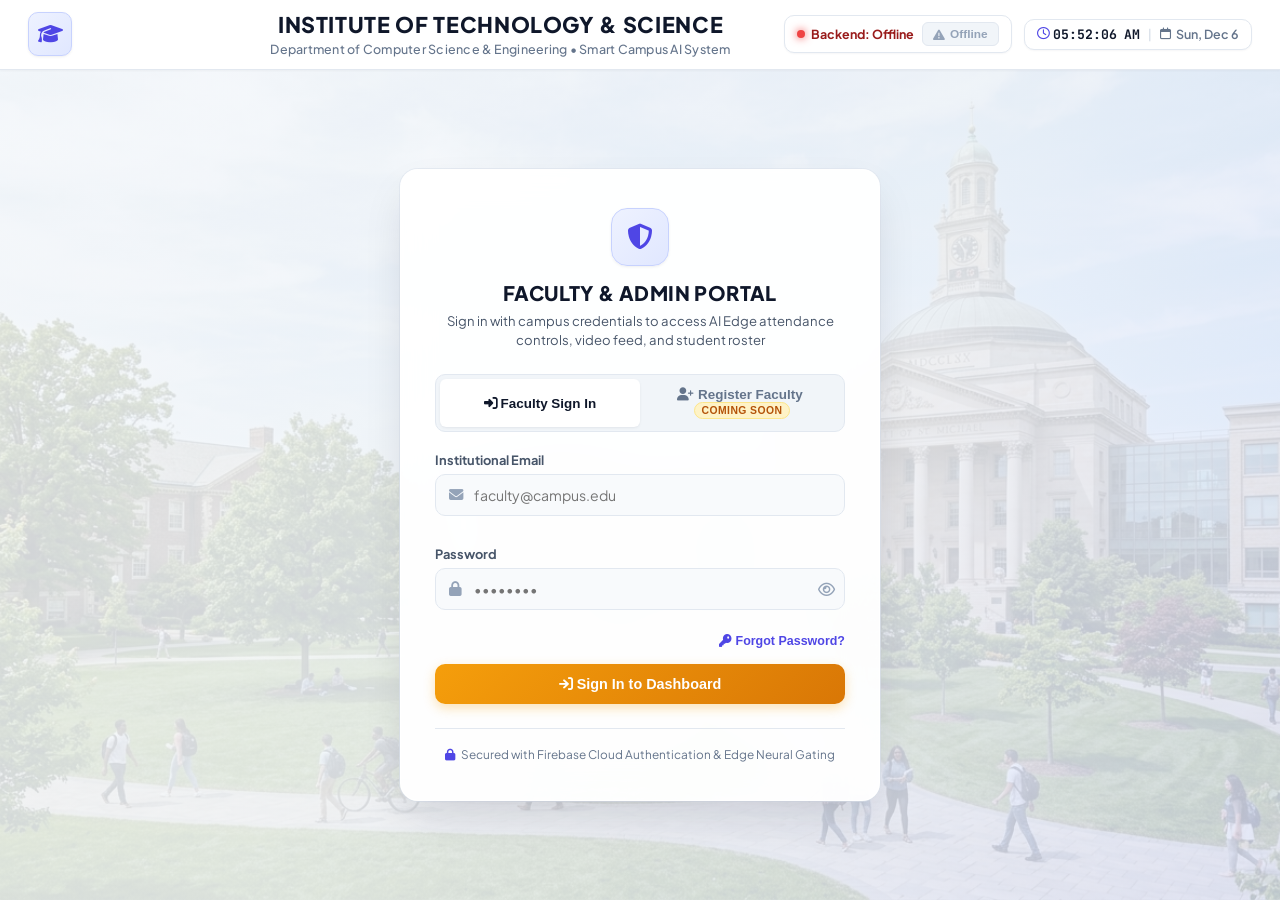
==== commit 2d0ddb15: "feat: implement full-stack AI attendance system with face recognition, liveness detection, and web i" ====
--- a/index.html
+++ b/index.html
@@ -281,6 +281,26 @@
                                     </button>
                                 </div>
                             </div>
+
+                            <!-- Dedicated Live Security Alert Banner (Fixed directly below camera feed) -->
+                            <div class="video-security-alert-bar" id="videoSecurityAlertBar" style="display: none;">
+                                <div class="security-alert-left">
+                                    <div class="security-alert-icon-wrap" id="secAlertIconWrap">
+                                        <i class="fa-solid fa-mobile-screen-button" id="secAlertIcon"></i>
+                                    </div>
+                                    <div class="security-alert-text">
+                                        <div class="security-alert-header">
+                                            <span class="security-alert-badge">SECURITY ALERT</span>
+                                            <span class="security-alert-count-pill" id="secAlertCountPill" style="display: none;">1</span>
+                                            <span class="security-alert-time" id="secAlertTime">--:--:--</span>
+                                        </div>
+                                        <div class="security-alert-message" id="secAlertMsg">Presentation attack blocked: Phone screen detected</div>
+                                    </div>
+                                </div>
+                                <button type="button" class="security-alert-close-btn" id="btnDismissSecAlert" title="Dismiss Alert">
+                                    <i class="fa-solid fa-xmark"></i>
+                                </button>
+                            </div>
                         </div>
 
                         <!-- Right Column: Class-Wise Live Presence & Timetable Routine Monitor -->
--- a/css/style.css
+++ b/css/style.css
@@ -757,6 +757,145 @@
 .overlay-cam-btn-icon:hover {
     background: rgba(255, 255, 255, 0.25);
     color: #ffffff;
+}
+
+/* Dedicated Video Security Alert Bar (Positioned directly below Camera Viewport) */
+.video-security-alert-bar {
+    display: flex;
+    align-items: center;
+    justify-content: space-between;
+    gap: 12px;
+    padding: 10px 16px;
+    border-radius: var(--radius-md);
+    background: linear-gradient(135deg, rgba(239, 68, 68, 0.12), rgba(185, 28, 28, 0.16));
+    border: 1.5px solid rgba(239, 68, 68, 0.45);
+    box-shadow: 0 4px 18px -2px rgba(239, 68, 68, 0.25);
+    backdrop-filter: blur(8px);
+    animation: alertSlideIn 0.3s cubic-bezier(0.16, 1, 0.3, 1) forwards;
+    transition: opacity 0.35s ease, transform 0.35s ease;
+}
+
+.video-security-alert-bar.pulse-update {
+    animation: alertPulseGlow 0.5s cubic-bezier(0.16, 1, 0.3, 1);
+}
+
+@keyframes alertSlideIn {
+    from {
+        opacity: 0;
+        transform: translateY(-6px);
+    }
+    to {
+        opacity: 1;
+        transform: translateY(0);
+    }
+}
+
+@keyframes alertPulseGlow {
+    0% {
+        box-shadow: 0 0 0 0 rgba(239, 68, 68, 0.7);
+        border-color: rgba(239, 68, 68, 0.9);
+    }
+    50% {
+        box-shadow: 0 0 20px 6px rgba(239, 68, 68, 0.45);
+        border-color: #ef4444;
+    }
+    100% {
+        box-shadow: 0 4px 18px -2px rgba(239, 68, 68, 0.25);
+        border-color: rgba(239, 68, 68, 0.45);
+    }
+}
+
+.security-alert-left {
+    display: flex;
+    align-items: center;
+    gap: 12px;
+    min-width: 0;
+}
+
+.security-alert-icon-wrap {
+    width: 36px;
+    height: 36px;
+    border-radius: 10px;
+    background: #fee2e2;
+    color: #dc2626;
+    border: 1px solid #fca5a5;
+    display: flex;
+    align-items: center;
+    justify-content: center;
+    font-size: 1.1rem;
+    flex-shrink: 0;
+    transition: transform 0.2s ease;
+}
+
+.security-alert-text {
+    display: flex;
+    flex-direction: column;
+    gap: 2px;
+    min-width: 0;
+}
+
+.security-alert-header {
+    display: flex;
+    align-items: center;
+    gap: 8px;
+    flex-wrap: wrap;
+}
+
+.security-alert-badge {
+    font-size: 0.68rem;
+    font-weight: 800;
+    letter-spacing: 0.05em;
+    text-transform: uppercase;
+    color: #b91c1c;
+    background: #fecaca;
+    padding: 2px 7px;
+    border-radius: 4px;
+    border: 1px solid #f87171;
+}
+
+.security-alert-count-pill {
+    font-size: 0.68rem;
+    font-weight: 800;
+    color: #ffffff;
+    background: #dc2626;
+    padding: 1px 6px;
+    border-radius: 10px;
+}
+
+.security-alert-time {
+    font-size: 0.72rem;
+    font-weight: 600;
+    color: #991b1b;
+}
+
+.security-alert-message {
+    font-size: 0.82rem;
+    font-weight: 700;
+    color: #7f1d1d;
+    white-space: nowrap;
+    overflow: hidden;
+    text-overflow: ellipsis;
+}
+
+.security-alert-close-btn {
+    background: transparent;
+    border: none;
+    color: #991b1b;
+    width: 28px;
+    height: 28px;
+    border-radius: 6px;
+    cursor: pointer;
+    display: flex;
+    align-items: center;
+    justify-content: center;
+    font-size: 0.85rem;
+    transition: background-color 0.2s ease, color 0.2s ease;
+    flex-shrink: 0;
+}
+
+.security-alert-close-btn:hover {
+    background: rgba(239, 68, 68, 0.15);
+    color: #7f1d1d;
 }
 
 .class-dashboard-card {
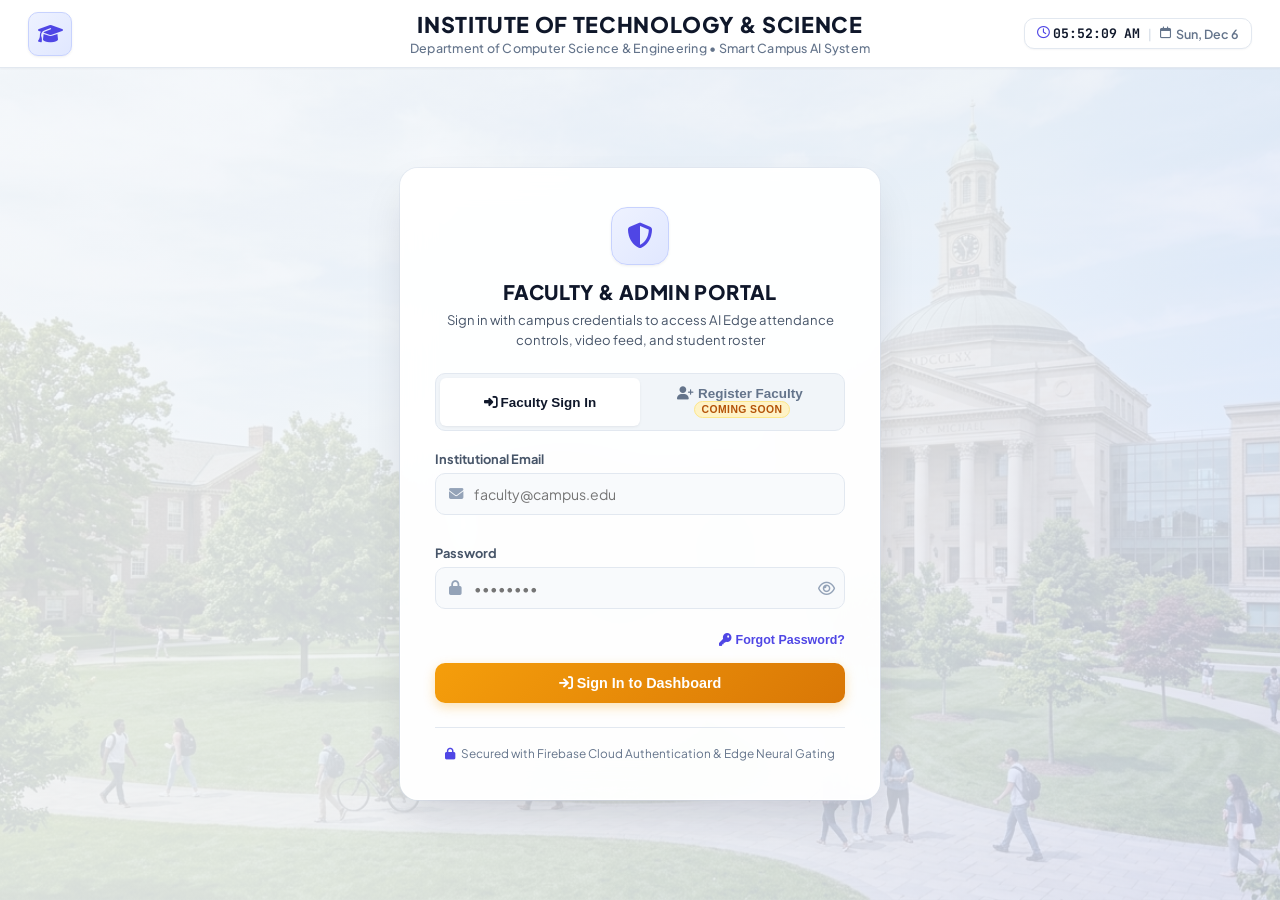
==== commit b90d8a0d: "feat: add frontend application structure and modern UI stylesheet" ====
--- a/index.html
+++ b/index.html
@@ -50,18 +50,6 @@
                 <p class="college-subtitle">Department of Computer Science & Engineering • Smart Campus AI System</p>
             </div>
             <div class="top-nav-right">
-                <!-- Backend Server Health & Power Toggle Widget -->
-                <div class="backend-power-widget" id="backendPowerWidget">
-                    <div class="backend-status-pill offline" id="backendStatusPill" title="FastAPI Backend Health Status (Port 8080)">
-                        <span class="backend-status-dot" id="backendStatusDot"></span>
-                        <span class="backend-status-text" id="backendStatusText">Backend: Connecting...</span>
-                    </div>
-                    <button type="button" class="btn-backend-power is-standby" id="btnBackendPower" title="Toggle AI Vision Engine and Camera on/off">
-                        <i class="fa-solid fa-power-off" id="backendPowerIcon"></i>
-                        <span id="backendPowerBtnText">Turn Off</span>
-                    </button>
-                </div>
-
                 <div class="date-time-widget" id="dateTimeWidget" title="Institutional System Clock">
                     <div class="time-row">
                         <i class="fa-regular fa-clock widget-icon" style="color: var(--accent-indigo);"></i>
@@ -212,9 +200,16 @@
             <!-- Sub-Navigation Action Bar (Pills, Tabs, and Profile Controls) -->
             <div class="sub-nav-bar">
                 <div class="sub-nav-left">
-                    <div class="status-pill" id="sessionPill">
-                        <div class="pulse-dot inactive"></div>
-                        <span>GATED / INACTIVE</span>
+                    <!-- Backend Server Health & Power Toggle Widget -->
+                    <div class="backend-power-widget" id="backendPowerWidget">
+                        <div class="backend-status-pill offline" id="backendStatusPill" title="FastAPI Backend Health Status (Port 8080)">
+                            <span class="backend-status-dot" id="backendStatusDot"></span>
+                            <span class="backend-status-text" id="backendStatusText">Backend: Connecting...</span>
+                        </div>
+                        <button type="button" class="btn-backend-power is-standby" id="btnBackendPower" title="Toggle AI Vision Engine and Camera on/off">
+                            <i class="fa-solid fa-power-off" id="backendPowerIcon"></i>
+                            <span id="backendPowerBtnText">Turn Off</span>
+                        </button>
                     </div>
                 </div>
 
@@ -305,88 +300,84 @@
 
                         <!-- Right Column: Class-Wise Live Presence & Timetable Routine Monitor -->
                         <div class="data-column">
-                            <div class="feed-card class-dashboard-card" style="padding: 18px 20px; height: auto;">
+                            <div class="feed-card class-dashboard-card" style="padding: 10px 14px; height: auto;">
                                 <!-- Dashboard Header with Lecture Session Button & Email Trigger -->
-                                <div style="display: flex; justify-content: space-between; align-items: center; flex-wrap: wrap; gap: 10px; margin-bottom: 12px;">
+                                <div style="display: flex; justify-content: space-between; align-items: center; flex-wrap: wrap; gap: 8px; margin-bottom: 8px;">
                                     <div>
-                                        <h3 style="margin: 0; font-size: 1.1rem; font-weight: 800; color: #0f172a; display: flex; align-items: center; gap: 8px;">
+                                        <h3 style="margin: 0; font-size: 0.95rem; font-weight: 800; color: #0f172a; display: flex; align-items: center; gap: 6px;">
                                             <i class="fa-solid fa-users-viewfinder" style="color: var(--accent-indigo);"></i>
                                             <span>Class-Wise Live Presence</span>
                                         </h3>
-                                        <p style="margin: 3px 0 0 0; font-size: 0.75rem; color: var(--text-muted);">
+                                        <p style="margin: 1px 0 0 0; font-size: 0.7rem; color: var(--text-muted);">
                                             Real-time student detection & routine monitor
                                         </p>
                                     </div>
                                     
-                                    <div style="display: flex; gap: 8px; align-items: center;">
-                                        <button class="fp-action-btn" id="btnToggleSession" style="background: linear-gradient(135deg, #10b981, #059669); padding: 7px 14px; font-size: 0.8rem; font-weight: 700;">
+                                    <div style="display: flex; gap: 6px; align-items: center;">
+                                        <button class="fp-action-btn" id="btnToggleSession" style="background: linear-gradient(135deg, #10b981, #059669); padding: 5px 11px; font-size: 0.75rem; font-weight: 700; border-radius: 6px;">
                                             <i class="fa-solid fa-play"></i> Start Lecture
                                         </button>
-                                        <button type="button" class="btn-ctrl" id="btnResetAttendance" title="Reset and Retake Attendance" style="padding: 7px 12px; font-size: 0.78rem; font-weight: 700; background: #fff1f2; border: 1px solid #fecdd3; color: #e11d48; cursor: pointer; border-radius: 8px; transition: all 0.2s ease;">
+                                        <button type="button" class="btn-ctrl" id="btnResetAttendance" title="Reset and Retake Attendance" style="padding: 5px 10px; font-size: 0.74rem; font-weight: 700; background: #fff1f2; border: 1px solid #fecdd3; color: #e11d48; cursor: pointer; border-radius: 6px; transition: all 0.2s ease;">
                                             <i class="fa-solid fa-rotate-left"></i> Retake Attendance
                                         </button>
-                                        <button type="button" class="btn-ctrl" id="btnOpenEmailModal" title="Send Daily Summary Emails" style="padding: 7px 12px; font-size: 0.78rem; font-weight: 700; background: linear-gradient(135deg, rgba(79, 70, 229, 0.08), rgba(16, 185, 129, 0.08)); border: 1px solid rgba(79, 70, 229, 0.3); color: var(--accent-indigo);">
+                                        <button type="button" class="btn-ctrl" id="btnOpenEmailModal" title="Send Daily Summary Emails" style="padding: 5px 10px; font-size: 0.74rem; font-weight: 700; background: linear-gradient(135deg, rgba(79, 70, 229, 0.08), rgba(16, 185, 129, 0.08)); border: 1px solid rgba(79, 70, 229, 0.3); color: var(--accent-indigo); border-radius: 6px;">
                                             <i class="fa-solid fa-envelope-circle-check"></i> Summary
                                         </button>
                                     </div>
                                 </div>
 
                                 <!-- Lecture Session Status Mini-Banner -->
-                                <div class="teacher-banner session-inactive" id="teacherBanner" style="margin-bottom: 12px; padding: 8px 12px;">
-                                    <div class="banner-info" style="gap: 10px;">
-                                        <div class="banner-icon" id="bannerIcon" style="width: 32px; height: 32px; font-size: 1rem;"><i class="fa-solid fa-lock"></i></div>
+                                <div class="teacher-banner session-inactive" id="teacherBanner" style="margin-bottom: 6px; padding: 6px 10px;">
+                                    <div class="banner-info" style="gap: 8px;">
+                                        <div class="banner-icon" id="bannerIcon" style="width: 26px; height: 26px; font-size: 0.85rem;"><i class="fa-solid fa-lock"></i></div>
                                         <div class="banner-details">
-                                            <h4 id="bannerTitle" style="font-size: 0.85rem; margin: 0; font-weight: 700;">Lecture Session Inactive</h4>
-                                            <p id="bannerSub" style="margin: 2px 0 0 0; font-size: 0.73rem; color: #64748b;">Click "Start Lecture" to begin live attendance logging</p>
-                                        </div>
-                                    </div>
-                                </div>
-
-                                <!-- Class Selection Filter Tabs -->
-                                <div class="class-filter-bar" style="margin-bottom: 12px;">
-                                    <span style="font-size: 0.74rem; font-weight: 700; color: #64748b; margin-right: 4px;"><i class="fa-solid fa-filter"></i> Class:</span>
-                                    <button type="button" class="btn-class-pill active" data-class="ALL" id="btnClassALL"><i class="fa-solid fa-layer-group"></i> All</button>
-                                    <button type="button" class="btn-class-pill" data-class="CSE" id="btnClassCSE">CSE</button>
-                                    <button type="button" class="btn-class-pill" data-class="ECE" id="btnClassECE">ECE</button>
+                                            <h4 id="bannerTitle" style="font-size: 0.8rem; margin: 0; font-weight: 700;">Lecture Session Inactive</h4>
+                                            <p id="bannerSub" style="margin: 1px 0 0 0; font-size: 0.7rem; color: #64748b;">Click "Start Lecture" to begin live attendance logging</p>
+                                        </div>
+                                    </div>
                                 </div>
 
                                 <!-- Active Lecture & Scheduled Teacher Presence Card (Blinks Yellow if Teacher is >5 mins late) -->
-                                <div class="teacher-presence-card" id="teacherPresenceCard" style="margin-bottom: 12px;">
-                                    <div style="display: flex; align-items: center; gap: 12px;">
-                                        <div id="teacherAvatarBox" style="width: 38px; height: 38px; border-radius: 10px; background: #e0e7ff; color: var(--accent-indigo); display: flex; align-items: center; justify-content: center; font-size: 1.15rem; border: 1px solid #c7d2fe; flex-shrink: 0;">
+                                <div class="teacher-presence-card" id="teacherPresenceCard" style="margin-bottom: 8px; padding: 6px 10px;">
+                                    <div style="display: flex; align-items: center; gap: 8px;">
+                                        <div id="teacherAvatarBox" style="width: 28px; height: 28px; border-radius: 6px; background: #e0e7ff; color: var(--accent-indigo); display: flex; align-items: center; justify-content: center; font-size: 0.95rem; border: 1px solid #c7d2fe; flex-shrink: 0;">
                                             <i class="fa-solid fa-chalkboard-user"></i>
                                         </div>
                                         <div>
-                                            <div style="display: flex; align-items: center; gap: 8px;">
-                                                <h4 style="margin: 0; font-size: 0.9rem; font-weight: 800; color: #0f172a;" id="activeTeacherName">Scheduled Faculty</h4>
-                                                <span class="badge" style="font-size: 0.68rem; background: #f1f5f9; color: #475569; border: 1px solid #e2e8f0;" id="activeTimeSlotBadge">No Active Slot</span>
-                                            </div>
-                                            <p style="margin: 2px 0 0 0; font-size: 0.74rem; color: var(--text-muted);" id="activeSubjectDesc">
+                                            <div style="display: flex; align-items: center; gap: 6px;">
+                                                <h4 style="margin: 0; font-size: 0.82rem; font-weight: 800; color: #0f172a;" id="activeTeacherName">Scheduled Faculty</h4>
+                                                <span class="badge" style="font-size: 0.65rem; padding: 1px 5px; background: #f1f5f9; color: #475569; border: 1px solid #e2e8f0;" id="activeTimeSlotBadge">No Active Slot</span>
+                                            </div>
+                                            <p style="margin: 1px 0 0 0; font-size: 0.69rem; color: var(--text-muted);" id="activeSubjectDesc">
                                                 Lecture Subject: <strong id="activeSubjectName">Standby / Unscheduled</strong> | Room: <span id="activeRoomName">Room 101</span>
                                             </p>
                                         </div>
                                     </div>
                                     
                                     <div id="teacherPresenceBadgeContainer">
-                                        <span class="badge-status-absent" id="teacherPresenceBadge" style="font-size: 0.76rem; padding: 5px 12px;">
+                                        <span class="badge-status-absent" id="teacherPresenceBadge" style="font-size: 0.7rem; padding: 3px 8px;">
                                             <i class="fa-solid fa-clock"></i> TEACHER NOT PRESENT
                                         </span>
                                     </div>
                                 </div>
 
+                                <!-- Integrated Class Selection Filter Tabs & Presence Count Bar -->
+                                <div style="display: flex; justify-content: space-between; align-items: center; margin-bottom: 8px; padding: 4px 8px; background: #f8fafc; border-radius: 6px; border: 1px solid var(--border-color);">
+                                    <div class="class-filter-bar" style="margin: 0; padding: 0; background: transparent; border: none; box-shadow: none; display: flex; align-items: center; gap: 4px;">
+                                        <span style="font-size: 0.72rem; font-weight: 700; color: #64748b; margin-right: 2px;"><i class="fa-solid fa-filter"></i> Class:</span>
+                                        <button type="button" class="btn-class-pill active" data-class="ALL" id="btnClassALL" style="padding: 2px 7px; font-size: 0.7rem; border-radius: 4px;"><i class="fa-solid fa-layer-group"></i> All</button>
+                                        <button type="button" class="btn-class-pill" data-class="CSE" id="btnClassCSE" style="padding: 2px 7px; font-size: 0.7rem; border-radius: 4px;">CSE</button>
+                                        <button type="button" class="btn-class-pill" data-class="ECE" id="btnClassECE" style="padding: 2px 7px; font-size: 0.7rem; border-radius: 4px;">ECE</button>
+                                    </div>
+                                    <div style="font-size: 0.73rem; font-weight: 700; color: #64748b;">
+                                        Present: <span style="color: #10b981; font-weight: 800;" id="classPresentCount">0</span> / Enrolled: <span id="classTotalCount" style="font-weight: 800;">0</span>
+                                    </div>
+                                </div>
+
                                 <!-- Live Enrolled Students Presence Grid -->
                                 <div>
-                                    <div style="display: flex; justify-content: space-between; align-items: center; margin-bottom: 10px;">
-                                        <h4 style="margin: 0; font-size: 0.88rem; font-weight: 700; color: #334155;">
-                                            <i class="fa-solid fa-user-check"></i> Class Student Roster Presence:
-                                        </h4>
-                                        <div style="font-size: 0.78rem; font-weight: 700; color: #64748b;">
-                                            Present: <span style="color: #10b981; font-weight: 800;" id="classPresentCount">0</span> / Enrolled: <span id="classTotalCount" style="font-weight: 800;">0</span>
-                                        </div>
-                                    </div>
-
-                                    <div class="live-student-grid" id="liveStudentsPresenceGrid" style="max-height: 380px; overflow-y: auto; padding-right: 4px;">
-                                        <div style="text-align: center; color: #94a3b8; grid-column: 1 / -1; padding: 24px;">Loading class roster presence...</div>
+                                    <div class="live-student-grid" id="liveStudentsPresenceGrid" style="max-height: 420px; overflow-y: auto; padding-right: 4px;">
+                                        <div style="text-align: center; color: #94a3b8; grid-column: 1 / -1; padding: 20px;">Loading class roster presence...</div>
                                     </div>
                                 </div>
                             </div>
--- a/css/style.css
+++ b/css/style.css
@@ -97,10 +97,12 @@
    ========================================================================== */
 
 .top-nav {
+    position: relative;
     display: flex;
     align-items: center;
     justify-content: space-between;
-    padding: 12px 28px;
+    min-height: 68px;
+    padding: 10px 28px;
     background: #ffffff;
     border-bottom: 1px solid var(--border-color);
     box-shadow: var(--shadow-xs);
@@ -109,9 +111,9 @@
 }
 
 .top-nav-left {
-    flex: 1;
-    display: flex;
-    align-items: center;
+    display: flex;
+    align-items: center;
+    z-index: 2;
 }
 
 .college-crest {
@@ -139,12 +141,19 @@
 }
 
 .top-nav-center {
-    flex: 3;
+    position: absolute;
+    left: 50%;
+    top: 50%;
+    transform: translate(-50%, -50%);
     text-align: center;
     display: flex;
     flex-direction: column;
     align-items: center;
     justify-content: center;
+    pointer-events: auto;
+    z-index: 1;
+    width: max-content;
+    max-width: calc(100% - 440px);
 }
 
 .college-title {
@@ -154,6 +163,9 @@
     color: #0f172a;
     line-height: 1.2;
     text-transform: uppercase;
+    white-space: nowrap;
+    overflow: hidden;
+    text-overflow: ellipsis;
 }
 
 .college-subtitle {
@@ -162,14 +174,18 @@
     color: var(--text-muted);
     letter-spacing: 0.02em;
     margin-top: 3px;
+    white-space: nowrap;
+    overflow: hidden;
+    text-overflow: ellipsis;
 }
 
 .top-nav-right {
-    flex: 1;
     display: flex;
     align-items: center;
     justify-content: flex-end;
     gap: 12px;
+    z-index: 2;
+    margin-left: auto;
 }
 
 /* Backend Server Status & Power Toggle Widget */
@@ -179,8 +195,8 @@
     gap: 8px;
     background: #ffffff;
     border: 1px solid var(--border-color);
-    padding: 6px 12px;
-    border-radius: var(--radius-sm);
+    padding: 4px 10px;
+    border-radius: var(--radius-full);
     box-shadow: var(--shadow-xs);
     transition: all 0.2s ease;
 }
@@ -193,7 +209,7 @@
     display: inline-flex;
     align-items: center;
     gap: 6px;
-    font-size: 0.78rem;
+    font-size: 0.76rem;
     font-weight: 700;
     color: #64748b;
     user-select: none;
@@ -241,8 +257,8 @@
     display: inline-flex;
     align-items: center;
     gap: 5px;
-    padding: 4px 10px;
-    border-radius: 6px;
+    padding: 3px 10px;
+    border-radius: var(--radius-full);
     font-size: 0.74rem;
     font-weight: 700;
     cursor: pointer;
@@ -336,11 +352,71 @@
     font-size: 0.76rem;
 }
 
+@media (max-width: 1100px) {
+    .top-nav-center {
+        max-width: calc(100% - 520px);
+    }
+    .college-title {
+        font-size: 1.15rem;
+    }
+    .college-subtitle {
+        font-size: 0.72rem;
+    }
+}
+
 @media (max-width: 960px) {
     .date-time-widget .date-row,
     .date-time-widget .dt-divider {
         display: none;
     }
+
+    .top-nav {
+        flex-wrap: wrap;
+        padding: 10px 16px;
+        min-height: auto;
+        gap: 8px;
+    }
+
+    .top-nav-center {
+        position: static;
+        transform: none;
+        order: -1;
+        width: 100%;
+        max-width: 100%;
+        margin-bottom: 4px;
+    }
+
+    .top-nav-left {
+        order: 1;
+    }
+
+    .top-nav-right {
+        order: 2;
+    }
+
+    .sub-nav-bar {
+        flex-wrap: wrap;
+        padding: 8px 16px;
+        min-height: auto;
+        gap: 8px;
+    }
+
+    .nav-tabs {
+        position: static;
+        transform: none;
+        order: -1;
+        width: 100%;
+        justify-content: center;
+        margin-bottom: 4px;
+    }
+
+    .sub-nav-left {
+        order: 1;
+    }
+
+    .sub-nav-right {
+        order: 2;
+    }
 }
 
 /* ==========================================================================
@@ -348,9 +424,11 @@
    ========================================================================== */
 
 .sub-nav-bar {
+    position: relative;
     display: flex;
     align-items: center;
     justify-content: space-between;
+    min-height: 52px;
     padding: 8px 28px;
     background: #ffffff;
     border-bottom: 1px solid var(--border-color);
@@ -362,6 +440,7 @@
 .sub-nav-left {
     display: flex;
     align-items: center;
+    z-index: 2;
 }
 
 .status-pill {
@@ -401,6 +480,10 @@
 
 /* Navigation Tab Buttons */
 .nav-tabs {
+    position: absolute;
+    left: 50%;
+    top: 50%;
+    transform: translate(-50%, -50%);
     display: flex;
     align-items: center;
     gap: 6px;
@@ -408,6 +491,7 @@
     padding: 4px;
     border-radius: var(--radius-full);
     border: 1px solid var(--border-color);
+    z-index: 1;
 }
 
 .tab-btn {
@@ -440,6 +524,8 @@
     display: flex;
     align-items: center;
     gap: 10px;
+    z-index: 2;
+    margin-left: auto;
 }
 
 .auth-pill-btn {
@@ -2010,42 +2096,36 @@
 .teacher-presence-card {
     background: #ffffff;
     border: 1px solid var(--border-color);
-    border-radius: var(--radius-md);
-    padding: 16px 20px;
-    box-shadow: var(--shadow-sm);
+    border-radius: var(--radius-sm);
+    padding: 6px 12px;
+    box-shadow: var(--shadow-xs);
     display: flex;
     justify-content: space-between;
     align-items: center;
-    transition: all 0.3s ease;
-    margin-bottom: 16px;
+    transition: all 0.2s ease;
+    margin-bottom: 8px;
 }
 
 .class-filter-bar {
     display: flex;
-    gap: 8px;
+    gap: 4px;
     flex-wrap: wrap;
     align-items: center;
-    margin-bottom: 16px;
-    background: #ffffff;
-    padding: 10px 14px;
-    border-radius: var(--radius-md);
-    border: 1px solid var(--border-color);
-    box-shadow: var(--shadow-sm);
 }
 
 .btn-class-pill {
-    padding: 6px 14px;
-    border-radius: 20px;
-    font-size: 0.8rem;
+    padding: 3px 8px;
+    border-radius: 4px;
+    font-size: 0.72rem;
     font-weight: 700;
     border: 1px solid #e2e8f0;
-    background: #f8fafc;
+    background: #ffffff;
     color: #475569;
     cursor: pointer;
-    transition: all 0.2s ease;
-    display: inline-flex;
-    align-items: center;
-    gap: 6px;
+    transition: all 0.15s ease;
+    display: inline-flex;
+    align-items: center;
+    gap: 4px;
 }
 
 .btn-class-pill:hover {
@@ -2057,35 +2137,35 @@
     background: var(--accent-indigo);
     color: #ffffff;
     border-color: var(--accent-indigo);
-    box-shadow: 0 2px 8px rgba(79, 70, 229, 0.3);
+    box-shadow: 0 1px 4px rgba(79, 70, 229, 0.25);
 }
 
 .live-student-grid {
     display: grid;
-    grid-template-columns: repeat(auto-fill, minmax(240px, 1fr));
-    gap: 14px;
+    grid-template-columns: repeat(auto-fill, minmax(210px, 1fr));
+    gap: 8px;
 }
 
 .student-presence-card {
     background: #ffffff;
-    border-radius: var(--radius-sm);
-    padding: 12px 14px;
+    border-radius: 8px;
+    padding: 6px 10px;
     border: 1px solid var(--border-color);
     display: flex !important;
-    flex-direction: column !important;
+    align-items: center !important;
     justify-content: space-between !important;
-    gap: 10px;
-    box-shadow: var(--shadow-sm);
-    transition: transform 0.2s ease, box-shadow 0.2s ease;
+    gap: 8px;
+    box-shadow: var(--shadow-xs);
+    transition: transform 0.15s ease, box-shadow 0.15s ease;
     box-sizing: border-box;
     overflow: hidden;
-    min-height: 112px;
+    min-height: 48px;
     min-width: 0;
 }
 
 .student-presence-card:hover {
-    transform: translateY(-2px);
-    box-shadow: var(--shadow-md);
+    transform: translateY(-1px);
+    box-shadow: var(--shadow-sm);
 }
 
 .student-presence-card.is-present {
@@ -2095,8 +2175,7 @@
 
 .student-presence-card.is-absent {
     border-left: 4px solid #ef4444;
-    background: linear-gradient(135deg, rgba(239, 68, 68, 0.03), #ffffff);
-    opacity: 0.85;
+    background: linear-gradient(135deg, rgba(239, 68, 68, 0.02), #ffffff);
 }
 
 .badge-status-present {
